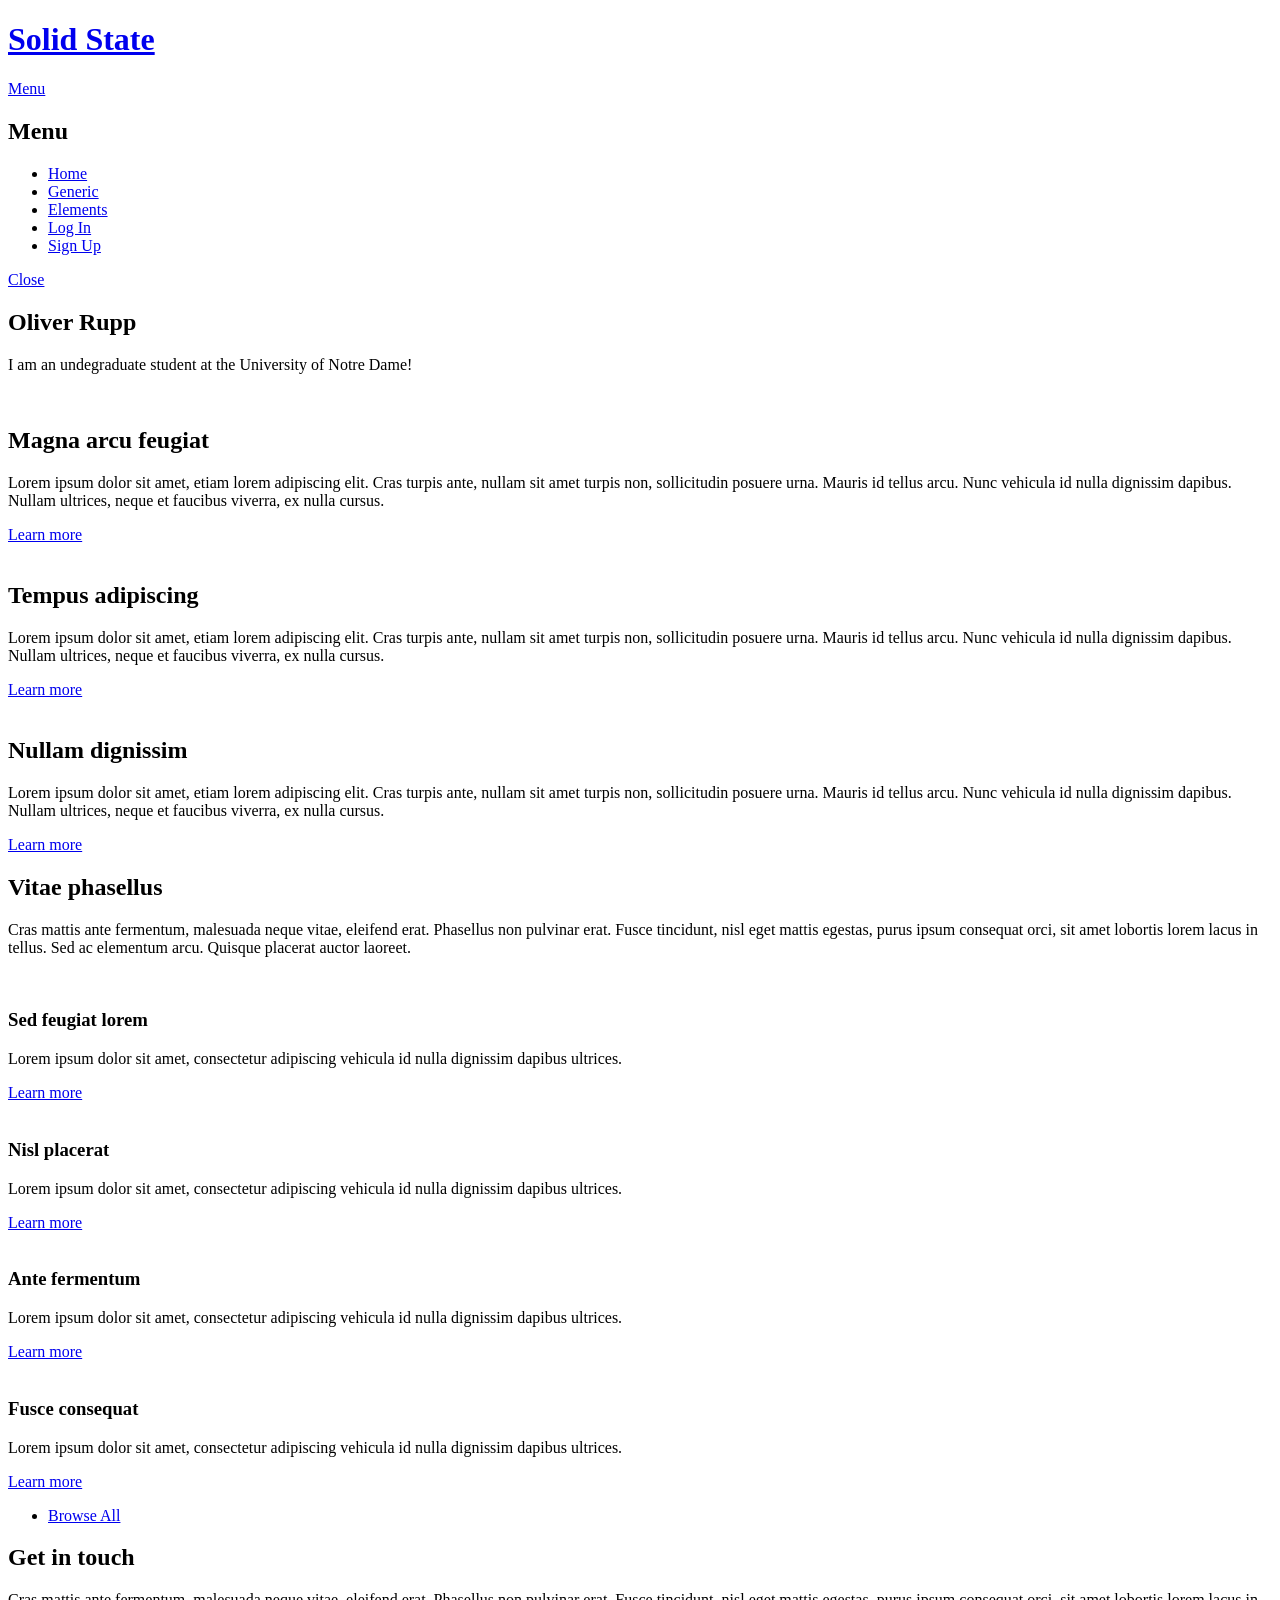
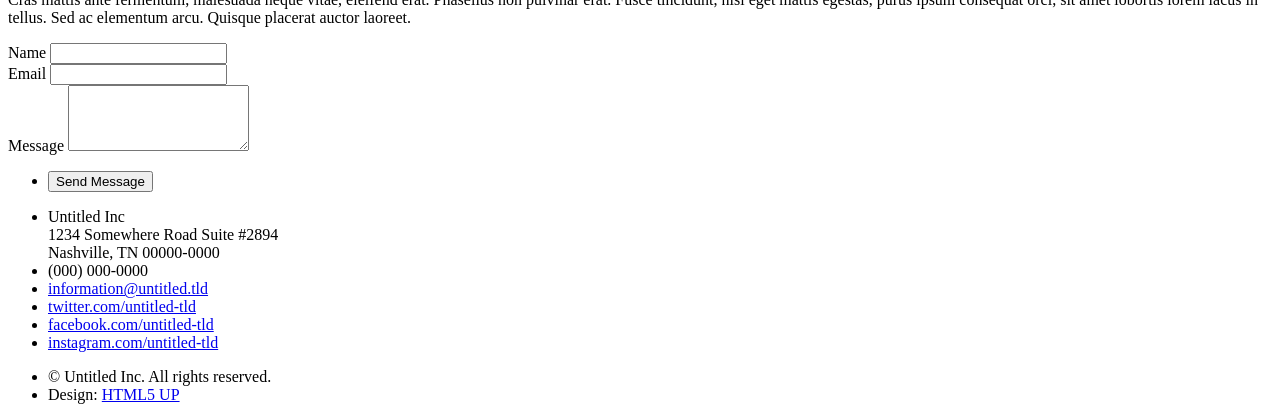
==== index.html @ ba07d4ca "Add files via upload" ====
<!DOCTYPE HTML>
<!--
	Solid State by HTML5 UP
	html5up.net | @ajlkn
	Free for personal and commercial use under the CCA 3.0 license (html5up.net/license)
-->
<html>
	<head>
		<title>Solid State by HTML5 UP</title>
		<meta charset="utf-8" />
		<meta name="viewport" content="width=device-width, initial-scale=1, user-scalable=no" />
		<link rel="stylesheet" href="assets/css/main.css" />
		<noscript><link rel="stylesheet" href="assets/css/noscript.css" /></noscript>
	</head>
	<body class="is-preload">

		<!-- Page Wrapper -->
			<div id="page-wrapper">

				<!-- Header -->
					<header id="header" class="alt">
						<h1><a href="index.html">Solid State</a></h1>
						<nav>
							<a href="#menu">Menu</a>
						</nav>
					</header>

				<!-- Menu -->
					<nav id="menu">
						<div class="inner">
							<h2>Menu</h2>
							<ul class="links">
								<li><a href="index.html">Home</a></li>
								<li><a href="generic.html">Generic</a></li>
								<li><a href="elements.html">Elements</a></li>
								<li><a href="#">Log In</a></li>
								<li><a href="#">Sign Up</a></li>
							</ul>
							<a href="#" class="close">Close</a>
						</div>
					</nav>

				<!-- Banner -->
					<section id="banner">
						<div class="inner">
							<div class="logo"><span class="icon fa-gem"></span></div>
							<h2>Oliver Rupp</h2>
							<p>I am an undegraduate student at the University of Notre Dame!</p>
						</div>
					</section>

				<!-- Wrapper -->
					<section id="wrapper">

						<!-- One -->
							<section id="one" class="wrapper spotlight style1">
								<div class="inner">
									<a href="#" class="image"><img src="images/pic01.jpg" alt="" /></a>
									<div class="content">
										<h2 class="major">Magna arcu feugiat</h2>
										<p>Lorem ipsum dolor sit amet, etiam lorem adipiscing elit. Cras turpis ante, nullam sit amet turpis non, sollicitudin posuere urna. Mauris id tellus arcu. Nunc vehicula id nulla dignissim dapibus. Nullam ultrices, neque et faucibus viverra, ex nulla cursus.</p>
										<a href="#" class="special">Learn more</a>
									</div>
								</div>
							</section>

						<!-- Two -->
							<section id="two" class="wrapper alt spotlight style2">
								<div class="inner">
									<a href="#" class="image"><img src="images/pic02.jpg" alt="" /></a>
									<div class="content">
										<h2 class="major">Tempus adipiscing</h2>
										<p>Lorem ipsum dolor sit amet, etiam lorem adipiscing elit. Cras turpis ante, nullam sit amet turpis non, sollicitudin posuere urna. Mauris id tellus arcu. Nunc vehicula id nulla dignissim dapibus. Nullam ultrices, neque et faucibus viverra, ex nulla cursus.</p>
										<a href="#" class="special">Learn more</a>
									</div>
								</div>
							</section>

						<!-- Three -->
							<section id="three" class="wrapper spotlight style3">
								<div class="inner">
									<a href="#" class="image"><img src="images/pic03.jpg" alt="" /></a>
									<div class="content">
										<h2 class="major">Nullam dignissim</h2>
										<p>Lorem ipsum dolor sit amet, etiam lorem adipiscing elit. Cras turpis ante, nullam sit amet turpis non, sollicitudin posuere urna. Mauris id tellus arcu. Nunc vehicula id nulla dignissim dapibus. Nullam ultrices, neque et faucibus viverra, ex nulla cursus.</p>
										<a href="#" class="special">Learn more</a>
									</div>
								</div>
							</section>

						<!-- Four -->
							<section id="four" class="wrapper alt style1">
								<div class="inner">
									<h2 class="major">Vitae phasellus</h2>
									<p>Cras mattis ante fermentum, malesuada neque vitae, eleifend erat. Phasellus non pulvinar erat. Fusce tincidunt, nisl eget mattis egestas, purus ipsum consequat orci, sit amet lobortis lorem lacus in tellus. Sed ac elementum arcu. Quisque placerat auctor laoreet.</p>
									<section class="features">
										<article>
											<a href="#" class="image"><img src="images/pic04.jpg" alt="" /></a>
											<h3 class="major">Sed feugiat lorem</h3>
											<p>Lorem ipsum dolor sit amet, consectetur adipiscing vehicula id nulla dignissim dapibus ultrices.</p>
											<a href="#" class="special">Learn more</a>
										</article>
										<article>
											<a href="#" class="image"><img src="images/pic05.jpg" alt="" /></a>
											<h3 class="major">Nisl placerat</h3>
											<p>Lorem ipsum dolor sit amet, consectetur adipiscing vehicula id nulla dignissim dapibus ultrices.</p>
											<a href="#" class="special">Learn more</a>
										</article>
										<article>
											<a href="#" class="image"><img src="images/pic06.jpg" alt="" /></a>
											<h3 class="major">Ante fermentum</h3>
											<p>Lorem ipsum dolor sit amet, consectetur adipiscing vehicula id nulla dignissim dapibus ultrices.</p>
											<a href="#" class="special">Learn more</a>
										</article>
										<article>
											<a href="#" class="image"><img src="images/pic07.jpg" alt="" /></a>
											<h3 class="major">Fusce consequat</h3>
											<p>Lorem ipsum dolor sit amet, consectetur adipiscing vehicula id nulla dignissim dapibus ultrices.</p>
											<a href="#" class="special">Learn more</a>
										</article>
									</section>
									<ul class="actions">
										<li><a href="#" class="button">Browse All</a></li>
									</ul>
								</div>
							</section>

					</section>

				<!-- Footer -->
					<section id="footer">
						<div class="inner">
							<h2 class="major">Get in touch</h2>
							<p>Cras mattis ante fermentum, malesuada neque vitae, eleifend erat. Phasellus non pulvinar erat. Fusce tincidunt, nisl eget mattis egestas, purus ipsum consequat orci, sit amet lobortis lorem lacus in tellus. Sed ac elementum arcu. Quisque placerat auctor laoreet.</p>
							<form method="post" action="#">
								<div class="fields">
									<div class="field">
										<label for="name">Name</label>
										<input type="text" name="name" id="name" />
									</div>
									<div class="field">
										<label for="email">Email</label>
										<input type="email" name="email" id="email" />
									</div>
									<div class="field">
										<label for="message">Message</label>
										<textarea name="message" id="message" rows="4"></textarea>
									</div>
								</div>
								<ul class="actions">
									<li><input type="submit" value="Send Message" /></li>
								</ul>
							</form>
							<ul class="contact">
								<li class="icon solid fa-home">
									Untitled Inc<br />
									1234 Somewhere Road Suite #2894<br />
									Nashville, TN 00000-0000
								</li>
								<li class="icon solid fa-phone">(000) 000-0000</li>
								<li class="icon solid fa-envelope"><a href="#">information@untitled.tld</a></li>
								<li class="icon brands fa-twitter"><a href="#">twitter.com/untitled-tld</a></li>
								<li class="icon brands fa-facebook-f"><a href="#">facebook.com/untitled-tld</a></li>
								<li class="icon brands fa-instagram"><a href="#">instagram.com/untitled-tld</a></li>
							</ul>
							<ul class="copyright">
								<li>&copy; Untitled Inc. All rights reserved.</li><li>Design: <a href="http://html5up.net">HTML5 UP</a></li>
							</ul>
						</div>
					</section>

			</div>

		<!-- Scripts -->
			<script src="assets/js/jquery.min.js"></script>
			<script src="assets/js/jquery.scrollex.min.js"></script>
			<script src="assets/js/browser.min.js"></script>
			<script src="assets/js/breakpoints.min.js"></script>
			<script src="assets/js/util.js"></script>
			<script src="assets/js/main.js"></script>

	</body>
</html>
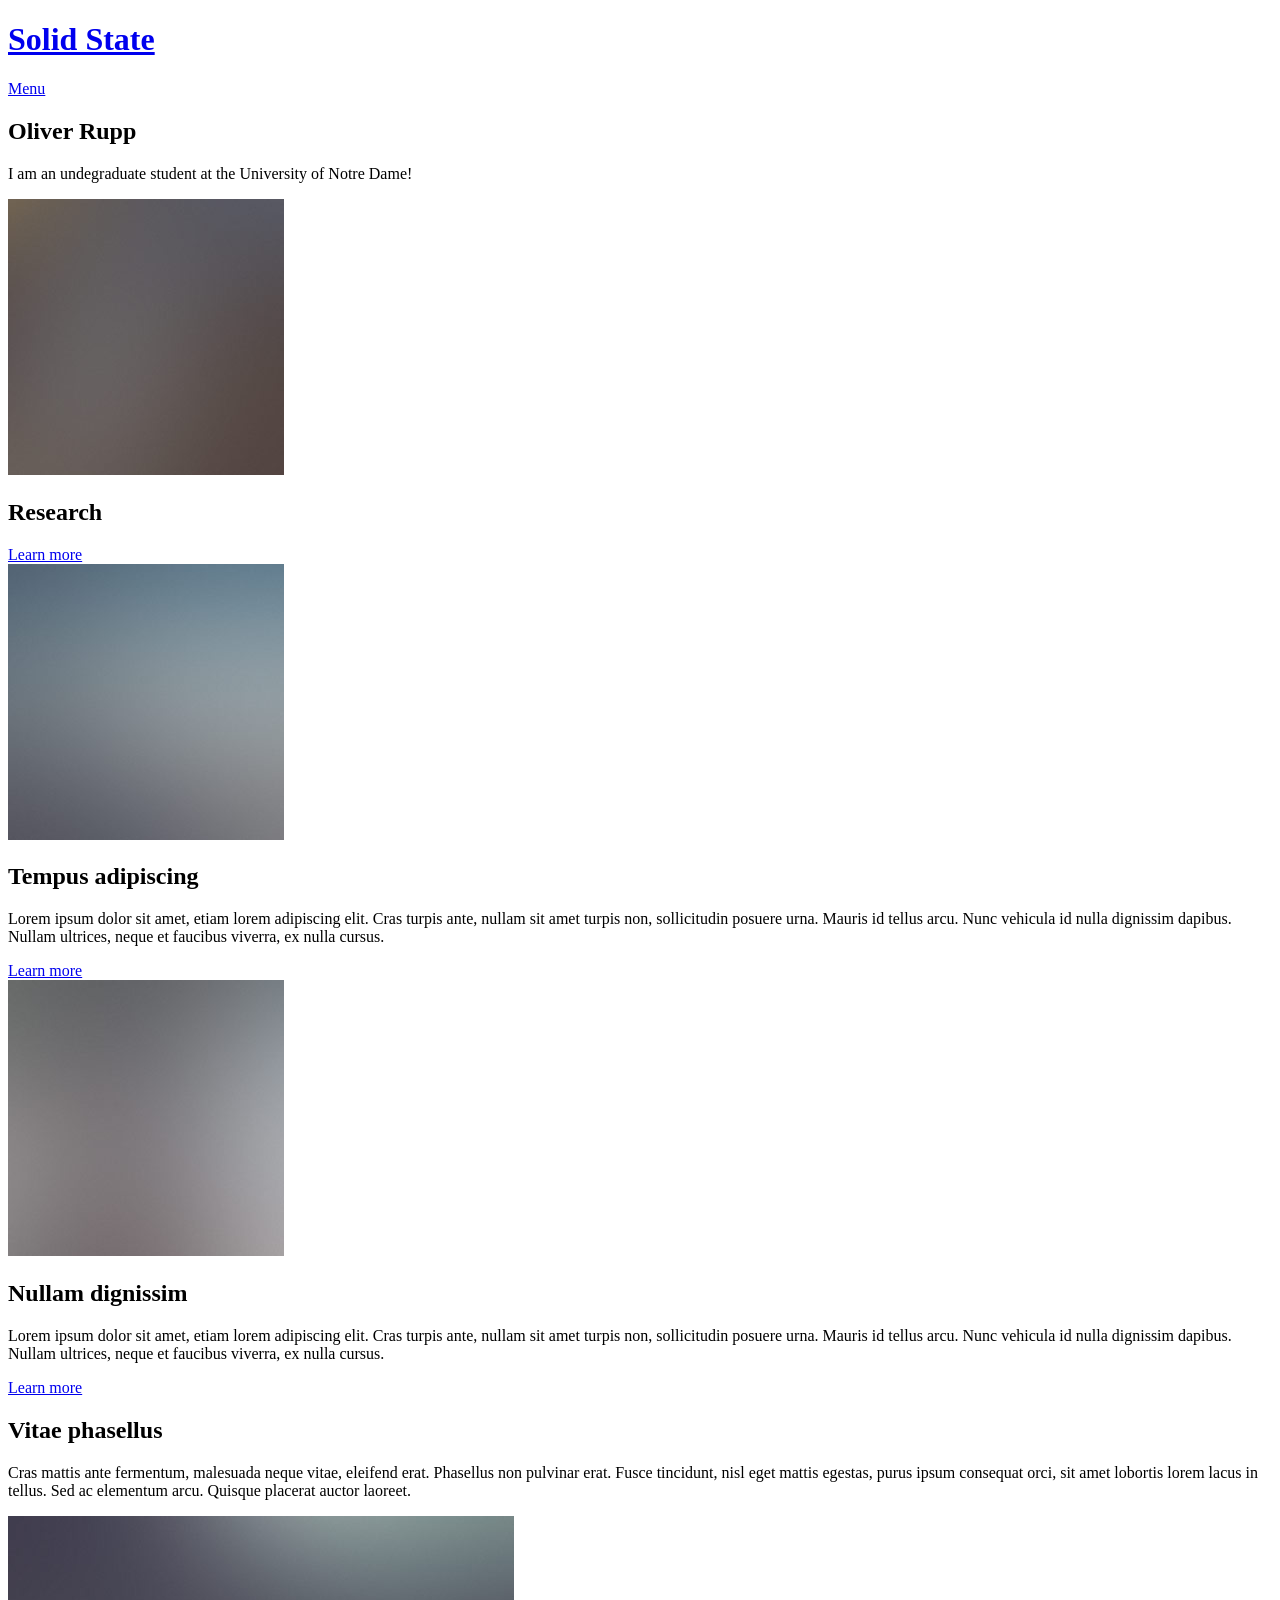
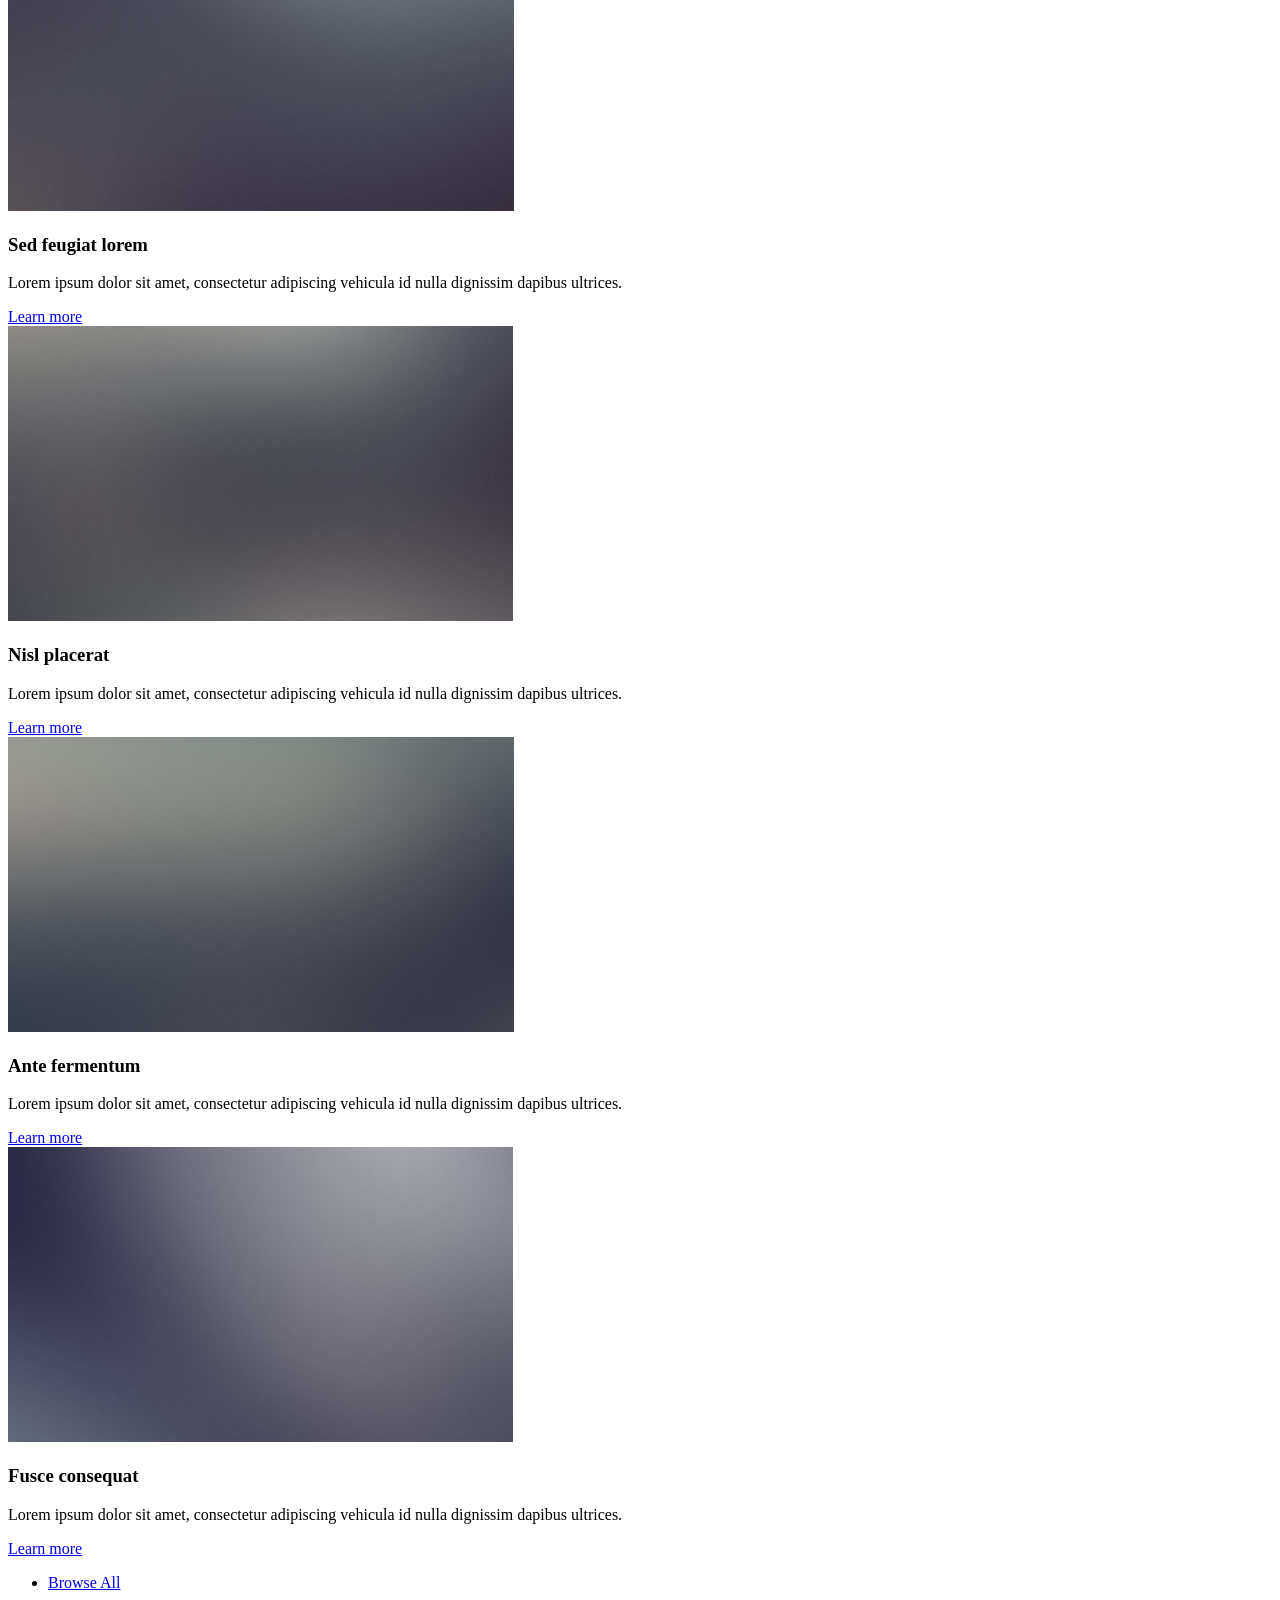
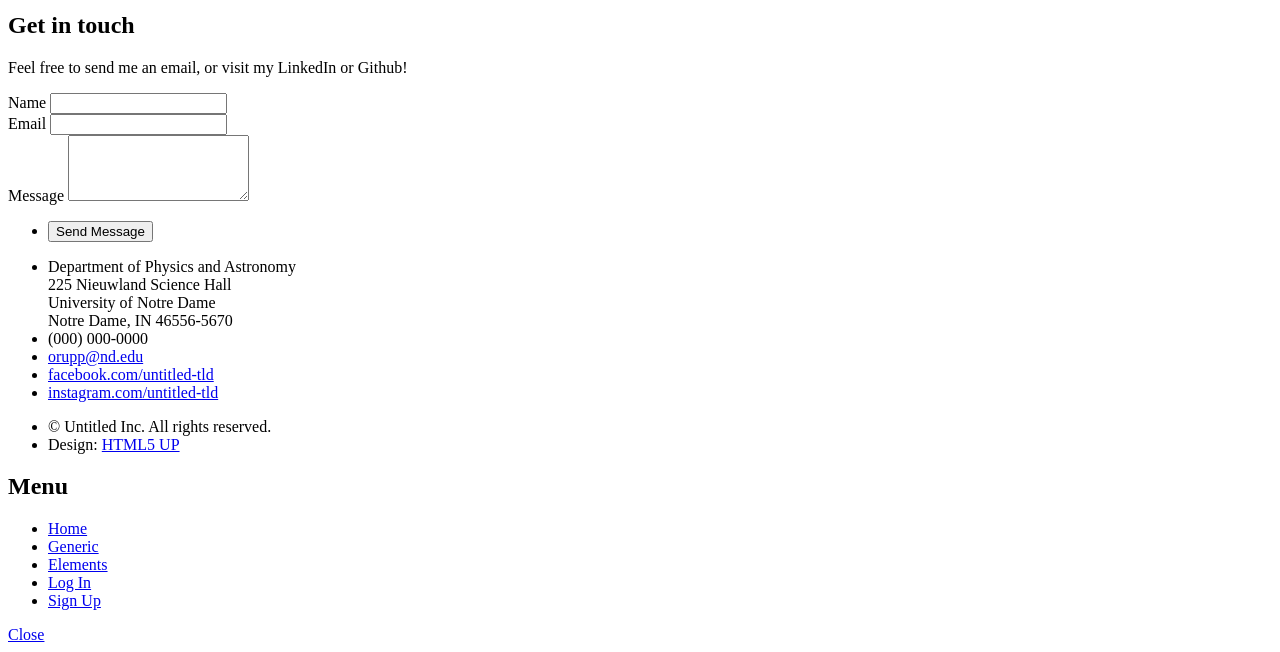
==== commit 3a3ea8e0: "Added contact information" ====
--- a/index.html
+++ b/index.html
@@ -57,8 +57,8 @@
 								<div class="inner">
 									<a href="#" class="image"><img src="images/pic01.jpg" alt="" /></a>
 									<div class="content">
-										<h2 class="major">Magna arcu feugiat</h2>
-										<p>Lorem ipsum dolor sit amet, etiam lorem adipiscing elit. Cras turpis ante, nullam sit amet turpis non, sollicitudin posuere urna. Mauris id tellus arcu. Nunc vehicula id nulla dignissim dapibus. Nullam ultrices, neque et faucibus viverra, ex nulla cursus.</p>
+										<h2 class="major">Research</h2>
+										<p></p>
 										<a href="#" class="special">Learn more</a>
 									</div>
 								</div>
@@ -131,7 +131,7 @@
 					<section id="footer">
 						<div class="inner">
 							<h2 class="major">Get in touch</h2>
-							<p>Cras mattis ante fermentum, malesuada neque vitae, eleifend erat. Phasellus non pulvinar erat. Fusce tincidunt, nisl eget mattis egestas, purus ipsum consequat orci, sit amet lobortis lorem lacus in tellus. Sed ac elementum arcu. Quisque placerat auctor laoreet.</p>
+							<p>Feel free to send me an email, or visit my LinkedIn or Github!</p>
 							<form method="post" action="#">
 								<div class="fields">
 									<div class="field">
@@ -153,13 +153,13 @@
 							</form>
 							<ul class="contact">
 								<li class="icon solid fa-home">
-									Untitled Inc<br />
-									1234 Somewhere Road Suite #2894<br />
-									Nashville, TN 00000-0000
+									Department of Physics and Astronomy<br />
+									225 Nieuwland Science Hall<br />
+									University of Notre Dame<br />
+									Notre Dame, IN 46556-5670
 								</li>
 								<li class="icon solid fa-phone">(000) 000-0000</li>
-								<li class="icon solid fa-envelope"><a href="#">information@untitled.tld</a></li>
-								<li class="icon brands fa-twitter"><a href="#">twitter.com/untitled-tld</a></li>
+								<li class="icon solid fa-envelope"><a href="#">orupp@nd.edu</a></li>
 								<li class="icon brands fa-facebook-f"><a href="#">facebook.com/untitled-tld</a></li>
 								<li class="icon brands fa-instagram"><a href="#">instagram.com/untitled-tld</a></li>
 							</ul>
--- a/assets/css/main.css
+++ b/assets/css/main.css
@@ -0,0 +1,4156 @@
+@import url(fontawesome-all.min.css);
+@import url("https://fonts.googleapis.com/css?family=Raleway:200,700|Source+Sans+Pro:300,600,300italic,600italic");
+
+/*
+	Solid State by HTML5 UP
+	html5up.net | @ajlkn
+	Free for personal and commercial use under the CCA 3.0 license (html5up.net/license)
+*/
+
+html, body, div, span, applet, object,
+iframe, h1, h2, h3, h4, h5, h6, p, blockquote,
+pre, a, abbr, acronym, address, big, cite,
+code, del, dfn, em, img, ins, kbd, q, s, samp,
+small, strike, strong, sub, sup, tt, var, b,
+u, i, center, dl, dt, dd, ol, ul, li, fieldset,
+form, label, legend, table, caption, tbody,
+tfoot, thead, tr, th, td, article, aside,
+canvas, details, embed, figure, figcaption,
+footer, header, hgroup, menu, nav, output, ruby,
+section, summary, time, mark, audio, video {
+	margin: 0;
+	padding: 0;
+	border: 0;
+	font-size: 100%;
+	font: inherit;
+	vertical-align: baseline;}
+
+article, aside, details, figcaption, figure,
+footer, header, hgroup, menu, nav, section {
+	display: block;}
+
+body {
+	line-height: 1;
+}
+
+ol, ul {
+	list-style: none;
+}
+
+blockquote, q {
+	quotes: none;
+}
+
+	blockquote:before, blockquote:after, q:before, q:after {
+		content: '';
+		content: none;
+	}
+
+table {
+	border-collapse: collapse;
+	border-spacing: 0;
+}
+
+body {
+	-webkit-text-size-adjust: none;
+}
+
+mark {
+	background-color: transparent;
+	color: inherit;
+}
+
+input::-moz-focus-inner {
+	border: 0;
+	padding: 0;
+}
+
+input, select, textarea {
+	-moz-appearance: none;
+	-webkit-appearance: none;
+	-ms-appearance: none;
+	appearance: none;
+}
+
+/* Basic */
+
+	@-ms-viewport {
+		width: device-width;
+	}
+
+	body {
+		-ms-overflow-style: scrollbar;
+	}
+
+	@media screen and (max-width: 480px) {
+
+		html, body {
+			min-width: 320px;
+		}
+
+	}
+
+	html {
+		box-sizing: border-box;
+	}
+
+	*, *:before, *:after {
+		box-sizing: inherit;
+	}
+
+	body {
+		background-color: #2e3141;
+		background-image: linear-gradient(to top, rgba(46, 49, 65, 0.8), rgba(46, 49, 65, 0.8)), url("../../images/bg.jpg");
+		background-size: auto,+ cover;
+		background-attachment: fixed,+ fixed;
+		background-position: center,+ center;
+	}
+
+		body.is-preload *, body.is-preload *:before, body.is-preload *:after {
+			-moz-animation: none !important;
+			-webkit-animation: none !important;
+			-ms-animation: none !important;
+			animation: none !important;
+			-moz-transition: none !important;
+			-webkit-transition: none !important;
+			-ms-transition: none !important;
+			transition: none !important;
+		}
+
+/* Type */
+
+	body, input, select, textarea {
+		color: #ffffff;
+		font-family: "Source Sans Pro", Helvetica, sans-serif;
+		font-size: 16.5pt;
+		font-weight: 300;
+		line-height: 1.65;
+	}
+
+		@media screen and (max-width: 1680px) {
+
+			body, input, select, textarea {
+				font-size: 13pt;
+			}
+
+		}
+
+		@media screen and (max-width: 1280px) {
+
+			body, input, select, textarea {
+				font-size: 12pt;
+			}
+
+		}
+
+		@media screen and (max-width: 980px) {
+
+			body, input, select, textarea {
+				font-size: 12pt;
+			}
+
+		}
+
+		@media screen and (max-width: 736px) {
+
+			body, input, select, textarea {
+				font-size: 12pt;
+			}
+
+		}
+
+		@media screen and (max-width: 480px) {
+
+			body, input, select, textarea {
+				font-size: 12pt;
+			}
+
+		}
+
+	a {
+		-moz-transition: color 0.2s ease-in-out, border-bottom-color 0.2s ease-in-out;
+		-webkit-transition: color 0.2s ease-in-out, border-bottom-color 0.2s ease-in-out;
+		-ms-transition: color 0.2s ease-in-out, border-bottom-color 0.2s ease-in-out;
+		transition: color 0.2s ease-in-out, border-bottom-color 0.2s ease-in-out;
+		border-bottom: dotted 1px rgba(255, 255, 255, 0.35);
+		color: #ffffff;
+		text-decoration: none;
+	}
+
+		a:hover {
+			border-bottom-color: transparent;
+			color: #ffffff !important;
+		}
+
+		a.special:not(.button) {
+			text-decoration: none;
+			border-bottom: 0;
+			display: block;
+			font-family: Raleway, Helvetica, sans-serif;
+			font-size: 0.8em;
+			font-weight: 700;
+			letter-spacing: 0.1em;
+			margin: 0 0 2em 0;
+			text-transform: uppercase;
+		}
+
+			a.special:not(.button):before {
+				-moz-osx-font-smoothing: grayscale;
+				-webkit-font-smoothing: antialiased;
+				display: inline-block;
+				font-style: normal;
+				font-variant: normal;
+				text-rendering: auto;
+				line-height: 1;
+				text-transform: none !important;
+				font-family: 'Font Awesome 5 Free';
+				font-weight: 900;
+			}
+
+			a.special:not(.button):before {
+				-moz-transition: background-color 0.2s ease-in-out;
+				-webkit-transition: background-color 0.2s ease-in-out;
+				-ms-transition: background-color 0.2s ease-in-out;
+				transition: background-color 0.2s ease-in-out;
+				border-radius: 100%;
+				border: solid 2px rgba(255, 255, 255, 0.125);
+				content: '\f105';
+				display: inline-block;
+				font-size: 1.25em;
+				height: 2em;
+				line-height: 1.75em;
+				margin-right: 0.85em;
+				text-align: center;
+				text-indent: 0.15em;
+				vertical-align: middle;
+				width: 2em;
+			}
+
+			a.special:not(.button):hover:before {
+				background-color: rgba(255, 255, 255, 0.025);
+			}
+
+			a.special:not(.button):active:before {
+				background-color: rgba(255, 255, 255, 0.075);
+			}
+
+	strong, b {
+		color: #ffffff;
+		font-weight: 600;
+	}
+
+	em, i {
+		font-style: italic;
+	}
+
+	p {
+		margin: 0 0 2em 0;
+	}
+
+	h1, h2, h3, h4, h5, h6 {
+		color: #ffffff;
+		font-family: Raleway, Helvetica, sans-serif;
+		font-weight: 700;
+		letter-spacing: 0.1em;
+		margin: 0 0 1em 0;
+		text-transform: uppercase;
+	}
+
+		h1 a, h2 a, h3 a, h4 a, h5 a, h6 a {
+			color: inherit;
+			text-decoration: none;
+			border-bottom: 0;
+		}
+
+		h1 span, h2 span, h3 span, h4 span, h5 span, h6 span {
+			font-weight: 200;
+		}
+
+		h1.major, h2.major, h3.major, h4.major, h5.major, h6.major {
+			padding-bottom: 1em;
+			border-bottom: solid 2px rgba(255, 255, 255, 0.125);
+		}
+
+	h2 {
+		font-size: 1.2em;
+	}
+
+	h3 {
+		font-size: 0.9em;
+	}
+
+	h4 {
+		font-size: 0.7em;
+	}
+
+	h5 {
+		font-size: 0.7em;
+	}
+
+	h6 {
+		font-size: 0.7em;
+	}
+
+	@media screen and (max-width: 736px) {
+
+		h2 {
+			font-size: 1em;
+		}
+
+		h3 {
+			font-size: 0.8em;
+		}
+
+	}
+
+	sub {
+		font-size: 0.8em;
+		position: relative;
+		top: 0.5em;
+	}
+
+	sup {
+		font-size: 0.8em;
+		position: relative;
+		top: -0.5em;
+	}
+
+	blockquote {
+		border-left: solid 4px rgba(255, 255, 255, 0.125);
+		font-style: italic;
+		margin: 0 0 2em 0;
+		padding: 0.5em 0 0.5em 2em;
+	}
+
+	code {
+		background: rgba(255, 255, 255, 0.025);
+		border-radius: 5px;
+		border: solid 2px rgba(255, 255, 255, 0.125);
+		font-family: "Courier New", monospace;
+		font-size: 0.9em;
+		margin: 0 0.25em;
+		padding: 0.25em 0.65em;
+	}
+
+	pre {
+		-webkit-overflow-scrolling: touch;
+		font-family: "Courier New", monospace;
+		font-size: 0.9em;
+		margin: 0 0 2em 0;
+	}
+
+		pre code {
+			display: block;
+			line-height: 1.75em;
+			padding: 1em 1.5em;
+			overflow-x: auto;
+		}
+
+	hr {
+		border: 0;
+		border-bottom: solid 2px rgba(255, 255, 255, 0.125);
+		margin: 2.5em 0;
+	}
+
+		hr.major {
+			margin: 4em 0;
+		}
+
+	.align-left {
+		text-align: left;
+	}
+
+	.align-center {
+		text-align: center;
+	}
+
+	.align-right {
+		text-align: right;
+	}
+
+/* Row */
+
+	.row {
+		display: flex;
+		flex-wrap: wrap;
+		box-sizing: border-box;
+		align-items: stretch;
+	}
+
+		.row > * {
+			box-sizing: border-box;
+		}
+
+		.row.gtr-uniform > * > :last-child {
+			margin-bottom: 0;
+		}
+
+		.row.aln-left {
+			justify-content: flex-start;
+		}
+
+		.row.aln-center {
+			justify-content: center;
+		}
+
+		.row.aln-right {
+			justify-content: flex-end;
+		}
+
+		.row.aln-top {
+			align-items: flex-start;
+		}
+
+		.row.aln-middle {
+			align-items: center;
+		}
+
+		.row.aln-bottom {
+			align-items: flex-end;
+		}
+
+		.row > .imp {
+			order: -1;
+		}
+
+		.row > .col-1 {
+			width: 8.33333%;
+		}
+
+		.row > .off-1 {
+			margin-left: 8.33333%;
+		}
+
+		.row > .col-2 {
+			width: 16.66667%;
+		}
+
+		.row > .off-2 {
+			margin-left: 16.66667%;
+		}
+
+		.row > .col-3 {
+			width: 25%;
+		}
+
+		.row > .off-3 {
+			margin-left: 25%;
+		}
+
+		.row > .col-4 {
+			width: 33.33333%;
+		}
+
+		.row > .off-4 {
+			margin-left: 33.33333%;
+		}
+
+		.row > .col-5 {
+			width: 41.66667%;
+		}
+
+		.row > .off-5 {
+			margin-left: 41.66667%;
+		}
+
+		.row > .col-6 {
+			width: 50%;
+		}
+
+		.row > .off-6 {
+			margin-left: 50%;
+		}
+
+		.row > .col-7 {
+			width: 58.33333%;
+		}
+
+		.row > .off-7 {
+			margin-left: 58.33333%;
+		}
+
+		.row > .col-8 {
+			width: 66.66667%;
+		}
+
+		.row > .off-8 {
+			margin-left: 66.66667%;
+		}
+
+		.row > .col-9 {
+			width: 75%;
+		}
+
+		.row > .off-9 {
+			margin-left: 75%;
+		}
+
+		.row > .col-10 {
+			width: 83.33333%;
+		}
+
+		.row > .off-10 {
+			margin-left: 83.33333%;
+		}
+
+		.row > .col-11 {
+			width: 91.66667%;
+		}
+
+		.row > .off-11 {
+			margin-left: 91.66667%;
+		}
+
+		.row > .col-12 {
+			width: 100%;
+		}
+
+		.row > .off-12 {
+			margin-left: 100%;
+		}
+
+		.row.gtr-0 {
+			margin-top: 0;
+			margin-left: 0em;
+		}
+
+			.row.gtr-0 > * {
+				padding: 0 0 0 0em;
+			}
+
+			.row.gtr-0.gtr-uniform {
+				margin-top: 0em;
+			}
+
+				.row.gtr-0.gtr-uniform > * {
+					padding-top: 0em;
+				}
+
+		.row.gtr-25 {
+			margin-top: 0;
+			margin-left: -0.4375em;
+		}
+
+			.row.gtr-25 > * {
+				padding: 0 0 0 0.4375em;
+			}
+
+			.row.gtr-25.gtr-uniform {
+				margin-top: -0.4375em;
+			}
+
+				.row.gtr-25.gtr-uniform > * {
+					padding-top: 0.4375em;
+				}
+
+		.row.gtr-50 {
+			margin-top: 0;
+			margin-left: -0.875em;
+		}
+
+			.row.gtr-50 > * {
+				padding: 0 0 0 0.875em;
+			}
+
+			.row.gtr-50.gtr-uniform {
+				margin-top: -0.875em;
+			}
+
+				.row.gtr-50.gtr-uniform > * {
+					padding-top: 0.875em;
+				}
+
+		.row {
+			margin-top: 0;
+			margin-left: -1.75em;
+		}
+
+			.row > * {
+				padding: 0 0 0 1.75em;
+			}
+
+			.row.gtr-uniform {
+				margin-top: -1.75em;
+			}
+
+				.row.gtr-uniform > * {
+					padding-top: 1.75em;
+				}
+
+		.row.gtr-150 {
+			margin-top: 0;
+			margin-left: -2.625em;
+		}
+
+			.row.gtr-150 > * {
+				padding: 0 0 0 2.625em;
+			}
+
+			.row.gtr-150.gtr-uniform {
+				margin-top: -2.625em;
+			}
+
+				.row.gtr-150.gtr-uniform > * {
+					padding-top: 2.625em;
+				}
+
+		.row.gtr-200 {
+			margin-top: 0;
+			margin-left: -3.5em;
+		}
+
+			.row.gtr-200 > * {
+				padding: 0 0 0 3.5em;
+			}
+
+			.row.gtr-200.gtr-uniform {
+				margin-top: -3.5em;
+			}
+
+				.row.gtr-200.gtr-uniform > * {
+					padding-top: 3.5em;
+				}
+
+		@media screen and (max-width: 1680px) {
+
+			.row {
+				display: flex;
+				flex-wrap: wrap;
+				box-sizing: border-box;
+				align-items: stretch;
+			}
+
+				.row > * {
+					box-sizing: border-box;
+				}
+
+				.row.gtr-uniform > * > :last-child {
+					margin-bottom: 0;
+				}
+
+				.row.aln-left {
+					justify-content: flex-start;
+				}
+
+				.row.aln-center {
+					justify-content: center;
+				}
+
+				.row.aln-right {
+					justify-content: flex-end;
+				}
+
+				.row.aln-top {
+					align-items: flex-start;
+				}
+
+				.row.aln-middle {
+					align-items: center;
+				}
+
+				.row.aln-bottom {
+					align-items: flex-end;
+				}
+
+				.row > .imp-xlarge {
+					order: -1;
+				}
+
+				.row > .col-1-xlarge {
+					width: 8.33333%;
+				}
+
+				.row > .off-1-xlarge {
+					margin-left: 8.33333%;
+				}
+
+				.row > .col-2-xlarge {
+					width: 16.66667%;
+				}
+
+				.row > .off-2-xlarge {
+					margin-left: 16.66667%;
+				}
+
+				.row > .col-3-xlarge {
+					width: 25%;
+				}
+
+				.row > .off-3-xlarge {
+					margin-left: 25%;
+				}
+
+				.row > .col-4-xlarge {
+					width: 33.33333%;
+				}
+
+				.row > .off-4-xlarge {
+					margin-left: 33.33333%;
+				}
+
+				.row > .col-5-xlarge {
+					width: 41.66667%;
+				}
+
+				.row > .off-5-xlarge {
+					margin-left: 41.66667%;
+				}
+
+				.row > .col-6-xlarge {
+					width: 50%;
+				}
+
+				.row > .off-6-xlarge {
+					margin-left: 50%;
+				}
+
+				.row > .col-7-xlarge {
+					width: 58.33333%;
+				}
+
+				.row > .off-7-xlarge {
+					margin-left: 58.33333%;
+				}
+
+				.row > .col-8-xlarge {
+					width: 66.66667%;
+				}
+
+				.row > .off-8-xlarge {
+					margin-left: 66.66667%;
+				}
+
+				.row > .col-9-xlarge {
+					width: 75%;
+				}
+
+				.row > .off-9-xlarge {
+					margin-left: 75%;
+				}
+
+				.row > .col-10-xlarge {
+					width: 83.33333%;
+				}
+
+				.row > .off-10-xlarge {
+					margin-left: 83.33333%;
+				}
+
+				.row > .col-11-xlarge {
+					width: 91.66667%;
+				}
+
+				.row > .off-11-xlarge {
+					margin-left: 91.66667%;
+				}
+
+				.row > .col-12-xlarge {
+					width: 100%;
+				}
+
+				.row > .off-12-xlarge {
+					margin-left: 100%;
+				}
+
+				.row.gtr-0 {
+					margin-top: 0;
+					margin-left: 0em;
+				}
+
+					.row.gtr-0 > * {
+						padding: 0 0 0 0em;
+					}
+
+					.row.gtr-0.gtr-uniform {
+						margin-top: 0em;
+					}
+
+						.row.gtr-0.gtr-uniform > * {
+							padding-top: 0em;
+						}
+
+				.row.gtr-25 {
+					margin-top: 0;
+					margin-left: -0.4375em;
+				}
+
+					.row.gtr-25 > * {
+						padding: 0 0 0 0.4375em;
+					}
+
+					.row.gtr-25.gtr-uniform {
+						margin-top: -0.4375em;
+					}
+
+						.row.gtr-25.gtr-uniform > * {
+							padding-top: 0.4375em;
+						}
+
+				.row.gtr-50 {
+					margin-top: 0;
+					margin-left: -0.875em;
+				}
+
+					.row.gtr-50 > * {
+						padding: 0 0 0 0.875em;
+					}
+
+					.row.gtr-50.gtr-uniform {
+						margin-top: -0.875em;
+					}
+
+						.row.gtr-50.gtr-uniform > * {
+							padding-top: 0.875em;
+						}
+
+				.row {
+					margin-top: 0;
+					margin-left: -1.75em;
+				}
+
+					.row > * {
+						padding: 0 0 0 1.75em;
+					}
+
+					.row.gtr-uniform {
+						margin-top: -1.75em;
+					}
+
+						.row.gtr-uniform > * {
+							padding-top: 1.75em;
+						}
+
+				.row.gtr-150 {
+					margin-top: 0;
+					margin-left: -2.625em;
+				}
+
+					.row.gtr-150 > * {
+						padding: 0 0 0 2.625em;
+					}
+
+					.row.gtr-150.gtr-uniform {
+						margin-top: -2.625em;
+					}
+
+						.row.gtr-150.gtr-uniform > * {
+							padding-top: 2.625em;
+						}
+
+				.row.gtr-200 {
+					margin-top: 0;
+					margin-left: -3.5em;
+				}
+
+					.row.gtr-200 > * {
+						padding: 0 0 0 3.5em;
+					}
+
+					.row.gtr-200.gtr-uniform {
+						margin-top: -3.5em;
+					}
+
+						.row.gtr-200.gtr-uniform > * {
+							padding-top: 3.5em;
+						}
+
+		}
+
+		@media screen and (max-width: 1280px) {
+
+			.row {
+				display: flex;
+				flex-wrap: wrap;
+				box-sizing: border-box;
+				align-items: stretch;
+			}
+
+				.row > * {
+					box-sizing: border-box;
+				}
+
+				.row.gtr-uniform > * > :last-child {
+					margin-bottom: 0;
+				}
+
+				.row.aln-left {
+					justify-content: flex-start;
+				}
+
+				.row.aln-center {
+					justify-content: center;
+				}
+
+				.row.aln-right {
+					justify-content: flex-end;
+				}
+
+				.row.aln-top {
+					align-items: flex-start;
+				}
+
+				.row.aln-middle {
+					align-items: center;
+				}
+
+				.row.aln-bottom {
+					align-items: flex-end;
+				}
+
+				.row > .imp-large {
+					order: -1;
+				}
+
+				.row > .col-1-large {
+					width: 8.33333%;
+				}
+
+				.row > .off-1-large {
+					margin-left: 8.33333%;
+				}
+
+				.row > .col-2-large {
+					width: 16.66667%;
+				}
+
+				.row > .off-2-large {
+					margin-left: 16.66667%;
+				}
+
+				.row > .col-3-large {
+					width: 25%;
+				}
+
+				.row > .off-3-large {
+					margin-left: 25%;
+				}
+
+				.row > .col-4-large {
+					width: 33.33333%;
+				}
+
+				.row > .off-4-large {
+					margin-left: 33.33333%;
+				}
+
+				.row > .col-5-large {
+					width: 41.66667%;
+				}
+
+				.row > .off-5-large {
+					margin-left: 41.66667%;
+				}
+
+				.row > .col-6-large {
+					width: 50%;
+				}
+
+				.row > .off-6-large {
+					margin-left: 50%;
+				}
+
+				.row > .col-7-large {
+					width: 58.33333%;
+				}
+
+				.row > .off-7-large {
+					margin-left: 58.33333%;
+				}
+
+				.row > .col-8-large {
+					width: 66.66667%;
+				}
+
+				.row > .off-8-large {
+					margin-left: 66.66667%;
+				}
+
+				.row > .col-9-large {
+					width: 75%;
+				}
+
+				.row > .off-9-large {
+					margin-left: 75%;
+				}
+
+				.row > .col-10-large {
+					width: 83.33333%;
+				}
+
+				.row > .off-10-large {
+					margin-left: 83.33333%;
+				}
+
+				.row > .col-11-large {
+					width: 91.66667%;
+				}
+
+				.row > .off-11-large {
+					margin-left: 91.66667%;
+				}
+
+				.row > .col-12-large {
+					width: 100%;
+				}
+
+				.row > .off-12-large {
+					margin-left: 100%;
+				}
+
+				.row.gtr-0 {
+					margin-top: 0;
+					margin-left: 0em;
+				}
+
+					.row.gtr-0 > * {
+						padding: 0 0 0 0em;
+					}
+
+					.row.gtr-0.gtr-uniform {
+						margin-top: 0em;
+					}
+
+						.row.gtr-0.gtr-uniform > * {
+							padding-top: 0em;
+						}
+
+				.row.gtr-25 {
+					margin-top: 0;
+					margin-left: -0.4375em;
+				}
+
+					.row.gtr-25 > * {
+						padding: 0 0 0 0.4375em;
+					}
+
+					.row.gtr-25.gtr-uniform {
+						margin-top: -0.4375em;
+					}
+
+						.row.gtr-25.gtr-uniform > * {
+							padding-top: 0.4375em;
+						}
+
+				.row.gtr-50 {
+					margin-top: 0;
+					margin-left: -0.875em;
+				}
+
+					.row.gtr-50 > * {
+						padding: 0 0 0 0.875em;
+					}
+
+					.row.gtr-50.gtr-uniform {
+						margin-top: -0.875em;
+					}
+
+						.row.gtr-50.gtr-uniform > * {
+							padding-top: 0.875em;
+						}
+
+				.row {
+					margin-top: 0;
+					margin-left: -1.75em;
+				}
+
+					.row > * {
+						padding: 0 0 0 1.75em;
+					}
+
+					.row.gtr-uniform {
+						margin-top: -1.75em;
+					}
+
+						.row.gtr-uniform > * {
+							padding-top: 1.75em;
+						}
+
+				.row.gtr-150 {
+					margin-top: 0;
+					margin-left: -2.625em;
+				}
+
+					.row.gtr-150 > * {
+						padding: 0 0 0 2.625em;
+					}
+
+					.row.gtr-150.gtr-uniform {
+						margin-top: -2.625em;
+					}
+
+						.row.gtr-150.gtr-uniform > * {
+							padding-top: 2.625em;
+						}
+
+				.row.gtr-200 {
+					margin-top: 0;
+					margin-left: -3.5em;
+				}
+
+					.row.gtr-200 > * {
+						padding: 0 0 0 3.5em;
+					}
+
+					.row.gtr-200.gtr-uniform {
+						margin-top: -3.5em;
+					}
+
+						.row.gtr-200.gtr-uniform > * {
+							padding-top: 3.5em;
+						}
+
+		}
+
+		@media screen and (max-width: 980px) {
+
+			.row {
+				display: flex;
+				flex-wrap: wrap;
+				box-sizing: border-box;
+				align-items: stretch;
+			}
+
+				.row > * {
+					box-sizing: border-box;
+				}
+
+				.row.gtr-uniform > * > :last-child {
+					margin-bottom: 0;
+				}
+
+				.row.aln-left {
+					justify-content: flex-start;
+				}
+
+				.row.aln-center {
+					justify-content: center;
+				}
+
+				.row.aln-right {
+					justify-content: flex-end;
+				}
+
+				.row.aln-top {
+					align-items: flex-start;
+				}
+
+				.row.aln-middle {
+					align-items: center;
+				}
+
+				.row.aln-bottom {
+					align-items: flex-end;
+				}
+
+				.row > .imp-medium {
+					order: -1;
+				}
+
+				.row > .col-1-medium {
+					width: 8.33333%;
+				}
+
+				.row > .off-1-medium {
+					margin-left: 8.33333%;
+				}
+
+				.row > .col-2-medium {
+					width: 16.66667%;
+				}
+
+				.row > .off-2-medium {
+					margin-left: 16.66667%;
+				}
+
+				.row > .col-3-medium {
+					width: 25%;
+				}
+
+				.row > .off-3-medium {
+					margin-left: 25%;
+				}
+
+				.row > .col-4-medium {
+					width: 33.33333%;
+				}
+
+				.row > .off-4-medium {
+					margin-left: 33.33333%;
+				}
+
+				.row > .col-5-medium {
+					width: 41.66667%;
+				}
+
+				.row > .off-5-medium {
+					margin-left: 41.66667%;
+				}
+
+				.row > .col-6-medium {
+					width: 50%;
+				}
+
+				.row > .off-6-medium {
+					margin-left: 50%;
+				}
+
+				.row > .col-7-medium {
+					width: 58.33333%;
+				}
+
+				.row > .off-7-medium {
+					margin-left: 58.33333%;
+				}
+
+				.row > .col-8-medium {
+					width: 66.66667%;
+				}
+
+				.row > .off-8-medium {
+					margin-left: 66.66667%;
+				}
+
+				.row > .col-9-medium {
+					width: 75%;
+				}
+
+				.row > .off-9-medium {
+					margin-left: 75%;
+				}
+
+				.row > .col-10-medium {
+					width: 83.33333%;
+				}
+
+				.row > .off-10-medium {
+					margin-left: 83.33333%;
+				}
+
+				.row > .col-11-medium {
+					width: 91.66667%;
+				}
+
+				.row > .off-11-medium {
+					margin-left: 91.66667%;
+				}
+
+				.row > .col-12-medium {
+					width: 100%;
+				}
+
+				.row > .off-12-medium {
+					margin-left: 100%;
+				}
+
+				.row.gtr-0 {
+					margin-top: 0;
+					margin-left: 0em;
+				}
+
+					.row.gtr-0 > * {
+						padding: 0 0 0 0em;
+					}
+
+					.row.gtr-0.gtr-uniform {
+						margin-top: 0em;
+					}
+
+						.row.gtr-0.gtr-uniform > * {
+							padding-top: 0em;
+						}
+
+				.row.gtr-25 {
+					margin-top: 0;
+					margin-left: -0.4375em;
+				}
+
+					.row.gtr-25 > * {
+						padding: 0 0 0 0.4375em;
+					}
+
+					.row.gtr-25.gtr-uniform {
+						margin-top: -0.4375em;
+					}
+
+						.row.gtr-25.gtr-uniform > * {
+							padding-top: 0.4375em;
+						}
+
+				.row.gtr-50 {
+					margin-top: 0;
+					margin-left: -0.875em;
+				}
+
+					.row.gtr-50 > * {
+						padding: 0 0 0 0.875em;
+					}
+
+					.row.gtr-50.gtr-uniform {
+						margin-top: -0.875em;
+					}
+
+						.row.gtr-50.gtr-uniform > * {
+							padding-top: 0.875em;
+						}
+
+				.row {
+					margin-top: 0;
+					margin-left: -1.75em;
+				}
+
+					.row > * {
+						padding: 0 0 0 1.75em;
+					}
+
+					.row.gtr-uniform {
+						margin-top: -1.75em;
+					}
+
+						.row.gtr-uniform > * {
+							padding-top: 1.75em;
+						}
+
+				.row.gtr-150 {
+					margin-top: 0;
+					margin-left: -2.625em;
+				}
+
+					.row.gtr-150 > * {
+						padding: 0 0 0 2.625em;
+					}
+
+					.row.gtr-150.gtr-uniform {
+						margin-top: -2.625em;
+					}
+
+						.row.gtr-150.gtr-uniform > * {
+							padding-top: 2.625em;
+						}
+
+				.row.gtr-200 {
+					margin-top: 0;
+					margin-left: -3.5em;
+				}
+
+					.row.gtr-200 > * {
+						padding: 0 0 0 3.5em;
+					}
+
+					.row.gtr-200.gtr-uniform {
+						margin-top: -3.5em;
+					}
+
+						.row.gtr-200.gtr-uniform > * {
+							padding-top: 3.5em;
+						}
+
+		}
+
+		@media screen and (max-width: 736px) {
+
+			.row {
+				display: flex;
+				flex-wrap: wrap;
+				box-sizing: border-box;
+				align-items: stretch;
+			}
+
+				.row > * {
+					box-sizing: border-box;
+				}
+
+				.row.gtr-uniform > * > :last-child {
+					margin-bottom: 0;
+				}
+
+				.row.aln-left {
+					justify-content: flex-start;
+				}
+
+				.row.aln-center {
+					justify-content: center;
+				}
+
+				.row.aln-right {
+					justify-content: flex-end;
+				}
+
+				.row.aln-top {
+					align-items: flex-start;
+				}
+
+				.row.aln-middle {
+					align-items: center;
+				}
+
+				.row.aln-bottom {
+					align-items: flex-end;
+				}
+
+				.row > .imp-small {
+					order: -1;
+				}
+
+				.row > .col-1-small {
+					width: 8.33333%;
+				}
+
+				.row > .off-1-small {
+					margin-left: 8.33333%;
+				}
+
+				.row > .col-2-small {
+					width: 16.66667%;
+				}
+
+				.row > .off-2-small {
+					margin-left: 16.66667%;
+				}
+
+				.row > .col-3-small {
+					width: 25%;
+				}
+
+				.row > .off-3-small {
+					margin-left: 25%;
+				}
+
+				.row > .col-4-small {
+					width: 33.33333%;
+				}
+
+				.row > .off-4-small {
+					margin-left: 33.33333%;
+				}
+
+				.row > .col-5-small {
+					width: 41.66667%;
+				}
+
+				.row > .off-5-small {
+					margin-left: 41.66667%;
+				}
+
+				.row > .col-6-small {
+					width: 50%;
+				}
+
+				.row > .off-6-small {
+					margin-left: 50%;
+				}
+
+				.row > .col-7-small {
+					width: 58.33333%;
+				}
+
+				.row > .off-7-small {
+					margin-left: 58.33333%;
+				}
+
+				.row > .col-8-small {
+					width: 66.66667%;
+				}
+
+				.row > .off-8-small {
+					margin-left: 66.66667%;
+				}
+
+				.row > .col-9-small {
+					width: 75%;
+				}
+
+				.row > .off-9-small {
+					margin-left: 75%;
+				}
+
+				.row > .col-10-small {
+					width: 83.33333%;
+				}
+
+				.row > .off-10-small {
+					margin-left: 83.33333%;
+				}
+
+				.row > .col-11-small {
+					width: 91.66667%;
+				}
+
+				.row > .off-11-small {
+					margin-left: 91.66667%;
+				}
+
+				.row > .col-12-small {
+					width: 100%;
+				}
+
+				.row > .off-12-small {
+					margin-left: 100%;
+				}
+
+				.row.gtr-0 {
+					margin-top: 0;
+					margin-left: 0em;
+				}
+
+					.row.gtr-0 > * {
+						padding: 0 0 0 0em;
+					}
+
+					.row.gtr-0.gtr-uniform {
+						margin-top: 0em;
+					}
+
+						.row.gtr-0.gtr-uniform > * {
+							padding-top: 0em;
+						}
+
+				.row.gtr-25 {
+					margin-top: 0;
+					margin-left: -0.3125em;
+				}
+
+					.row.gtr-25 > * {
+						padding: 0 0 0 0.3125em;
+					}
+
+					.row.gtr-25.gtr-uniform {
+						margin-top: -0.3125em;
+					}
+
+						.row.gtr-25.gtr-uniform > * {
+							padding-top: 0.3125em;
+						}
+
+				.row.gtr-50 {
+					margin-top: 0;
+					margin-left: -0.625em;
+				}
+
+					.row.gtr-50 > * {
+						padding: 0 0 0 0.625em;
+					}
+
+					.row.gtr-50.gtr-uniform {
+						margin-top: -0.625em;
+					}
+
+						.row.gtr-50.gtr-uniform > * {
+							padding-top: 0.625em;
+						}
+
+				.row {
+					margin-top: 0;
+					margin-left: -1.25em;
+				}
+
+					.row > * {
+						padding: 0 0 0 1.25em;
+					}
+
+					.row.gtr-uniform {
+						margin-top: -1.25em;
+					}
+
+						.row.gtr-uniform > * {
+							padding-top: 1.25em;
+						}
+
+				.row.gtr-150 {
+					margin-top: 0;
+					margin-left: -1.875em;
+				}
+
+					.row.gtr-150 > * {
+						padding: 0 0 0 1.875em;
+					}
+
+					.row.gtr-150.gtr-uniform {
+						margin-top: -1.875em;
+					}
+
+						.row.gtr-150.gtr-uniform > * {
+							padding-top: 1.875em;
+						}
+
+				.row.gtr-200 {
+					margin-top: 0;
+					margin-left: -2.5em;
+				}
+
+					.row.gtr-200 > * {
+						padding: 0 0 0 2.5em;
+					}
+
+					.row.gtr-200.gtr-uniform {
+						margin-top: -2.5em;
+					}
+
+						.row.gtr-200.gtr-uniform > * {
+							padding-top: 2.5em;
+						}
+
+		}
+
+		@media screen and (max-width: 480px) {
+
+			.row {
+				display: flex;
+				flex-wrap: wrap;
+				box-sizing: border-box;
+				align-items: stretch;
+			}
+
+				.row > * {
+					box-sizing: border-box;
+				}
+
+				.row.gtr-uniform > * > :last-child {
+					margin-bottom: 0;
+				}
+
+				.row.aln-left {
+					justify-content: flex-start;
+				}
+
+				.row.aln-center {
+					justify-content: center;
+				}
+
+				.row.aln-right {
+					justify-content: flex-end;
+				}
+
+				.row.aln-top {
+					align-items: flex-start;
+				}
+
+				.row.aln-middle {
+					align-items: center;
+				}
+
+				.row.aln-bottom {
+					align-items: flex-end;
+				}
+
+				.row > .imp-xsmall {
+					order: -1;
+				}
+
+				.row > .col-1-xsmall {
+					width: 8.33333%;
+				}
+
+				.row > .off-1-xsmall {
+					margin-left: 8.33333%;
+				}
+
+				.row > .col-2-xsmall {
+					width: 16.66667%;
+				}
+
+				.row > .off-2-xsmall {
+					margin-left: 16.66667%;
+				}
+
+				.row > .col-3-xsmall {
+					width: 25%;
+				}
+
+				.row > .off-3-xsmall {
+					margin-left: 25%;
+				}
+
+				.row > .col-4-xsmall {
+					width: 33.33333%;
+				}
+
+				.row > .off-4-xsmall {
+					margin-left: 33.33333%;
+				}
+
+				.row > .col-5-xsmall {
+					width: 41.66667%;
+				}
+
+				.row > .off-5-xsmall {
+					margin-left: 41.66667%;
+				}
+
+				.row > .col-6-xsmall {
+					width: 50%;
+				}
+
+				.row > .off-6-xsmall {
+					margin-left: 50%;
+				}
+
+				.row > .col-7-xsmall {
+					width: 58.33333%;
+				}
+
+				.row > .off-7-xsmall {
+					margin-left: 58.33333%;
+				}
+
+				.row > .col-8-xsmall {
+					width: 66.66667%;
+				}
+
+				.row > .off-8-xsmall {
+					margin-left: 66.66667%;
+				}
+
+				.row > .col-9-xsmall {
+					width: 75%;
+				}
+
+				.row > .off-9-xsmall {
+					margin-left: 75%;
+				}
+
+				.row > .col-10-xsmall {
+					width: 83.33333%;
+				}
+
+				.row > .off-10-xsmall {
+					margin-left: 83.33333%;
+				}
+
+				.row > .col-11-xsmall {
+					width: 91.66667%;
+				}
+
+				.row > .off-11-xsmall {
+					margin-left: 91.66667%;
+				}
+
+				.row > .col-12-xsmall {
+					width: 100%;
+				}
+
+				.row > .off-12-xsmall {
+					margin-left: 100%;
+				}
+
+				.row.gtr-0 {
+					margin-top: 0;
+					margin-left: 0em;
+				}
+
+					.row.gtr-0 > * {
+						padding: 0 0 0 0em;
+					}
+
+					.row.gtr-0.gtr-uniform {
+						margin-top: 0em;
+					}
+
+						.row.gtr-0.gtr-uniform > * {
+							padding-top: 0em;
+						}
+
+				.row.gtr-25 {
+					margin-top: 0;
+					margin-left: -0.3125em;
+				}
+
+					.row.gtr-25 > * {
+						padding: 0 0 0 0.3125em;
+					}
+
+					.row.gtr-25.gtr-uniform {
+						margin-top: -0.3125em;
+					}
+
+						.row.gtr-25.gtr-uniform > * {
+							padding-top: 0.3125em;
+						}
+
+				.row.gtr-50 {
+					margin-top: 0;
+					margin-left: -0.625em;
+				}
+
+					.row.gtr-50 > * {
+						padding: 0 0 0 0.625em;
+					}
+
+					.row.gtr-50.gtr-uniform {
+						margin-top: -0.625em;
+					}
+
+						.row.gtr-50.gtr-uniform > * {
+							padding-top: 0.625em;
+						}
+
+				.row {
+					margin-top: 0;
+					margin-left: -1.25em;
+				}
+
+					.row > * {
+						padding: 0 0 0 1.25em;
+					}
+
+					.row.gtr-uniform {
+						margin-top: -1.25em;
+					}
+
+						.row.gtr-uniform > * {
+							padding-top: 1.25em;
+						}
+
+				.row.gtr-150 {
+					margin-top: 0;
+					margin-left: -1.875em;
+				}
+
+					.row.gtr-150 > * {
+						padding: 0 0 0 1.875em;
+					}
+
+					.row.gtr-150.gtr-uniform {
+						margin-top: -1.875em;
+					}
+
+						.row.gtr-150.gtr-uniform > * {
+							padding-top: 1.875em;
+						}
+
+				.row.gtr-200 {
+					margin-top: 0;
+					margin-left: -2.5em;
+				}
+
+					.row.gtr-200 > * {
+						padding: 0 0 0 2.5em;
+					}
+
+					.row.gtr-200.gtr-uniform {
+						margin-top: -2.5em;
+					}
+
+						.row.gtr-200.gtr-uniform > * {
+							padding-top: 2.5em;
+						}
+
+		}
+
+		@media screen and (max-width: 360px) {
+
+			.row {
+				display: flex;
+				flex-wrap: wrap;
+				box-sizing: border-box;
+				align-items: stretch;
+			}
+
+				.row > * {
+					box-sizing: border-box;
+				}
+
+				.row.gtr-uniform > * > :last-child {
+					margin-bottom: 0;
+				}
+
+				.row.aln-left {
+					justify-content: flex-start;
+				}
+
+				.row.aln-center {
+					justify-content: center;
+				}
+
+				.row.aln-right {
+					justify-content: flex-end;
+				}
+
+				.row.aln-top {
+					align-items: flex-start;
+				}
+
+				.row.aln-middle {
+					align-items: center;
+				}
+
+				.row.aln-bottom {
+					align-items: flex-end;
+				}
+
+				.row > .imp-xxsmall {
+					order: -1;
+				}
+
+				.row > .col-1-xxsmall {
+					width: 8.33333%;
+				}
+
+				.row > .off-1-xxsmall {
+					margin-left: 8.33333%;
+				}
+
+				.row > .col-2-xxsmall {
+					width: 16.66667%;
+				}
+
+				.row > .off-2-xxsmall {
+					margin-left: 16.66667%;
+				}
+
+				.row > .col-3-xxsmall {
+					width: 25%;
+				}
+
+				.row > .off-3-xxsmall {
+					margin-left: 25%;
+				}
+
+				.row > .col-4-xxsmall {
+					width: 33.33333%;
+				}
+
+				.row > .off-4-xxsmall {
+					margin-left: 33.33333%;
+				}
+
+				.row > .col-5-xxsmall {
+					width: 41.66667%;
+				}
+
+				.row > .off-5-xxsmall {
+					margin-left: 41.66667%;
+				}
+
+				.row > .col-6-xxsmall {
+					width: 50%;
+				}
+
+				.row > .off-6-xxsmall {
+					margin-left: 50%;
+				}
+
+				.row > .col-7-xxsmall {
+					width: 58.33333%;
+				}
+
+				.row > .off-7-xxsmall {
+					margin-left: 58.33333%;
+				}
+
+				.row > .col-8-xxsmall {
+					width: 66.66667%;
+				}
+
+				.row > .off-8-xxsmall {
+					margin-left: 66.66667%;
+				}
+
+				.row > .col-9-xxsmall {
+					width: 75%;
+				}
+
+				.row > .off-9-xxsmall {
+					margin-left: 75%;
+				}
+
+				.row > .col-10-xxsmall {
+					width: 83.33333%;
+				}
+
+				.row > .off-10-xxsmall {
+					margin-left: 83.33333%;
+				}
+
+				.row > .col-11-xxsmall {
+					width: 91.66667%;
+				}
+
+				.row > .off-11-xxsmall {
+					margin-left: 91.66667%;
+				}
+
+				.row > .col-12-xxsmall {
+					width: 100%;
+				}
+
+				.row > .off-12-xxsmall {
+					margin-left: 100%;
+				}
+
+				.row.gtr-0 {
+					margin-top: 0;
+					margin-left: 0em;
+				}
+
+					.row.gtr-0 > * {
+						padding: 0 0 0 0em;
+					}
+
+					.row.gtr-0.gtr-uniform {
+						margin-top: 0em;
+					}
+
+						.row.gtr-0.gtr-uniform > * {
+							padding-top: 0em;
+						}
+
+				.row.gtr-25 {
+					margin-top: 0;
+					margin-left: -0.3125em;
+				}
+
+					.row.gtr-25 > * {
+						padding: 0 0 0 0.3125em;
+					}
+
+					.row.gtr-25.gtr-uniform {
+						margin-top: -0.3125em;
+					}
+
+						.row.gtr-25.gtr-uniform > * {
+							padding-top: 0.3125em;
+						}
+
+				.row.gtr-50 {
+					margin-top: 0;
+					margin-left: -0.625em;
+				}
+
+					.row.gtr-50 > * {
+						padding: 0 0 0 0.625em;
+					}
+
+					.row.gtr-50.gtr-uniform {
+						margin-top: -0.625em;
+					}
+
+						.row.gtr-50.gtr-uniform > * {
+							padding-top: 0.625em;
+						}
+
+				.row {
+					margin-top: 0;
+					margin-left: -1.25em;
+				}
+
+					.row > * {
+						padding: 0 0 0 1.25em;
+					}
+
+					.row.gtr-uniform {
+						margin-top: -1.25em;
+					}
+
+						.row.gtr-uniform > * {
+							padding-top: 1.25em;
+						}
+
+				.row.gtr-150 {
+					margin-top: 0;
+					margin-left: -1.875em;
+				}
+
+					.row.gtr-150 > * {
+						padding: 0 0 0 1.875em;
+					}
+
+					.row.gtr-150.gtr-uniform {
+						margin-top: -1.875em;
+					}
+
+						.row.gtr-150.gtr-uniform > * {
+							padding-top: 1.875em;
+						}
+
+				.row.gtr-200 {
+					margin-top: 0;
+					margin-left: -2.5em;
+				}
+
+					.row.gtr-200 > * {
+						padding: 0 0 0 2.5em;
+					}
+
+					.row.gtr-200.gtr-uniform {
+						margin-top: -2.5em;
+					}
+
+						.row.gtr-200.gtr-uniform > * {
+							padding-top: 2.5em;
+						}
+
+		}
+
+/* Section/Article */
+
+	section.special, article.special {
+		text-align: center;
+	}
+
+/* Form */
+
+	form {
+		margin: 0 0 2em 0;
+	}
+
+		form > :last-child {
+			margin-bottom: 0;
+		}
+
+		form > .fields {
+			display: -moz-flex;
+			display: -webkit-flex;
+			display: -ms-flex;
+			display: flex;
+			-moz-flex-wrap: wrap;
+			-webkit-flex-wrap: wrap;
+			-ms-flex-wrap: wrap;
+			flex-wrap: wrap;
+			width: calc(100% + 3em);
+			margin: -1.5em 0 2em -1.5em;
+		}
+
+			form > .fields > .field {
+				-moz-flex-grow: 0;
+				-webkit-flex-grow: 0;
+				-ms-flex-grow: 0;
+				flex-grow: 0;
+				-moz-flex-shrink: 0;
+				-webkit-flex-shrink: 0;
+				-ms-flex-shrink: 0;
+				flex-shrink: 0;
+				padding: 1.5em 0 0 1.5em;
+				width: calc(100% - 1.5em);
+			}
+
+				form > .fields > .field.half {
+					width: calc(50% - 0.75em);
+				}
+
+				form > .fields > .field.third {
+					width: calc(100%/3 - 0.5em);
+				}
+
+				form > .fields > .field.quarter {
+					width: calc(25% - 0.375em);
+				}
+
+		@media screen and (max-width: 480px) {
+
+			form > .fields {
+				width: calc(100% + 3em);
+				margin: -1.5em 0 2em -1.5em;
+			}
+
+				form > .fields > .field {
+					padding: 1.5em 0 0 1.5em;
+					width: calc(100% - 1.5em);
+				}
+
+					form > .fields > .field.half {
+						width: calc(100% - 1.5em);
+					}
+
+					form > .fields > .field.third {
+						width: calc(100% - 1.5em);
+					}
+
+					form > .fields > .field.quarter {
+						width: calc(100% - 1.5em);
+					}
+
+		}
+
+	label {
+		color: #ffffff;
+		display: block;
+		font-family: Raleway, Helvetica, sans-serif;
+		font-size: 0.8em;
+		font-weight: 700;
+		letter-spacing: 0.1em;
+		margin: 0 0 0.7em 0;
+		text-transform: uppercase;
+	}
+
+	input[type="text"],
+	input[type="password"],
+	input[type="email"],
+	input[type="tel"],
+	select,
+	textarea {
+		-moz-appearance: none;
+		-webkit-appearance: none;
+		-ms-appearance: none;
+		appearance: none;
+		background: rgba(255, 255, 255, 0.025);
+		border-radius: 5px;
+		border: none;
+		border: solid 2px rgba(255, 255, 255, 0.125);
+		color: inherit;
+		display: block;
+		outline: 0;
+		padding: 0 1em;
+		text-decoration: none;
+		width: 100%;
+	}
+
+		input[type="text"]:invalid,
+		input[type="password"]:invalid,
+		input[type="email"]:invalid,
+		input[type="tel"]:invalid,
+		select:invalid,
+		textarea:invalid {
+			box-shadow: none;
+		}
+
+		input[type="text"]:focus,
+		input[type="password"]:focus,
+		input[type="email"]:focus,
+		input[type="tel"]:focus,
+		select:focus,
+		textarea:focus {
+			border-color: #5b6ba6;
+		}
+
+	select {
+		background-image: url("data:image/svg+xml;charset=utf8,%3Csvg xmlns='http://www.w3.org/2000/svg' width='40' height='40' preserveAspectRatio='none' viewBox='0 0 40 40'%3E%3Cpath d='M9.4,12.3l10.4,10.4l10.4-10.4c0.2-0.2,0.5-0.4,0.9-0.4c0.3,0,0.6,0.1,0.9,0.4l3.3,3.3c0.2,0.2,0.4,0.5,0.4,0.9 c0,0.4-0.1,0.6-0.4,0.9L20.7,31.9c-0.2,0.2-0.5,0.4-0.9,0.4c-0.3,0-0.6-0.1-0.9-0.4L4.3,17.3c-0.2-0.2-0.4-0.5-0.4-0.9 c0-0.4,0.1-0.6,0.4-0.9l3.3-3.3c0.2-0.2,0.5-0.4,0.9-0.4S9.1,12.1,9.4,12.3z' fill='rgba(255, 255, 255, 0.125)' /%3E%3C/svg%3E");
+		background-size: 1.25rem;
+		background-repeat: no-repeat;
+		background-position: calc(100% - 1rem) center;
+		height: 2.75em;
+		padding-right: 2.75em;
+		text-overflow: ellipsis;
+	}
+
+		select option {
+			color: #ffffff;
+			background: #2e3141;
+		}
+
+		select:focus::-ms-value {
+			background-color: transparent;
+		}
+
+		select::-ms-expand {
+			display: none;
+		}
+
+	input[type="text"],
+	input[type="password"],
+	input[type="email"],
+	select {
+		height: 2.75em;
+	}
+
+	textarea {
+		padding: 0.75em 1em;
+	}
+
+	input[type="checkbox"],
+	input[type="radio"] {
+		-moz-appearance: none;
+		-webkit-appearance: none;
+		-ms-appearance: none;
+		appearance: none;
+		display: block;
+		float: left;
+		margin-right: -2em;
+		opacity: 0;
+		width: 1em;
+		z-index: -1;
+	}
+
+		input[type="checkbox"] + label,
+		input[type="radio"] + label {
+			text-decoration: none;
+			color: #ffffff;
+			cursor: pointer;
+			display: inline-block;
+			font-size: 1em;
+			font-family: "Source Sans Pro", Helvetica, sans-serif;
+			text-transform: none;
+			letter-spacing: 0;
+			font-weight: 300;
+			padding-left: 2.4em;
+			padding-right: 0.75em;
+			position: relative;
+		}
+
+			input[type="checkbox"] + label:before,
+			input[type="radio"] + label:before {
+				-moz-osx-font-smoothing: grayscale;
+				-webkit-font-smoothing: antialiased;
+				display: inline-block;
+				font-style: normal;
+				font-variant: normal;
+				text-rendering: auto;
+				line-height: 1;
+				text-transform: none !important;
+				font-family: 'Font Awesome 5 Free';
+				font-weight: 900;
+			}
+
+			input[type="checkbox"] + label:before,
+			input[type="radio"] + label:before {
+				background: rgba(255, 255, 255, 0.025);
+				border-radius: 5px;
+				border: solid 2px rgba(255, 255, 255, 0.125);
+				content: '';
+				display: inline-block;
+				font-size: 0.8em;
+				height: 2.0625em;
+				left: 0;
+				line-height: 2.0625em;
+				position: absolute;
+				text-align: center;
+				top: 0;
+				width: 2.0625em;
+			}
+
+		input[type="checkbox"]:checked + label:before,
+		input[type="radio"]:checked + label:before {
+			background: #ffffff;
+			border-color: #ffffff;
+			content: '\f00c';
+			color: #2e3141;
+		}
+
+		input[type="checkbox"]:focus + label:before,
+		input[type="radio"]:focus + label:before {
+			border-color: #4c5c96;
+		}
+
+	input[type="checkbox"] + label:before {
+		border-radius: 5px;
+	}
+
+	input[type="radio"] + label:before {
+		border-radius: 100%;
+	}
+
+	::-webkit-input-placeholder {
+		color: rgba(255, 255, 255, 0.35) !important;
+		opacity: 1.0;
+	}
+
+	:-moz-placeholder {
+		color: rgba(255, 255, 255, 0.35) !important;
+		opacity: 1.0;
+	}
+
+	::-moz-placeholder {
+		color: rgba(255, 255, 255, 0.35) !important;
+		opacity: 1.0;
+	}
+
+	:-ms-input-placeholder {
+		color: rgba(255, 255, 255, 0.35) !important;
+		opacity: 1.0;
+	}
+
+/* Box */
+
+	.box {
+		border-radius: 5px;
+		border: solid 2px rgba(255, 255, 255, 0.125);
+		margin-bottom: 2em;
+		padding: 1.5em;
+	}
+
+		.box > :last-child,
+		.box > :last-child > :last-child,
+		.box > :last-child > :last-child > :last-child {
+			margin-bottom: 0;
+		}
+
+		.box.alt {
+			border: 0;
+			border-radius: 0;
+			padding: 0;
+		}
+
+/* Icon */
+
+	.icon {
+		text-decoration: none;
+		border-bottom: none;
+		position: relative;
+	}
+
+		.icon:before {
+			-moz-osx-font-smoothing: grayscale;
+			-webkit-font-smoothing: antialiased;
+			display: inline-block;
+			font-style: normal;
+			font-variant: normal;
+			text-rendering: auto;
+			line-height: 1;
+			text-transform: none !important;
+			font-family: 'Font Awesome 5 Free';
+			font-weight: 400;
+		}
+
+		.icon > .label {
+			display: none;
+		}
+
+		.icon:before {
+			line-height: inherit;
+		}
+
+		.icon.solid:before {
+			font-weight: 900;
+		}
+
+		.icon.brands:before {
+			font-family: 'Font Awesome 5 Brands';
+		}
+
+/* Image */
+
+	.image {
+		border-radius: 5px;
+		border: 0;
+		display: inline-block;
+		position: relative;
+	}
+
+		.image img {
+			border-radius: 5px;
+			display: block;
+		}
+
+		.image.left, .image.right {
+			max-width: 40%;
+		}
+
+			.image.left img, .image.right img {
+				width: 100%;
+			}
+
+		.image.left {
+			float: left;
+			padding: 0 1.5em 1em 0;
+			top: 0.25em;
+		}
+
+		.image.right {
+			float: right;
+			padding: 0 0 1em 1.5em;
+			top: 0.25em;
+		}
+
+		.image.fit {
+			display: block;
+			margin: 0 0 2em 0;
+			width: 100%;
+		}
+
+			.image.fit img {
+				width: 100%;
+			}
+
+		.image.main {
+			display: block;
+			margin: 0 0 3em 0;
+			width: 100%;
+		}
+
+			.image.main img {
+				width: 100%;
+			}
+
+/* List */
+
+	ol {
+		list-style: decimal;
+		margin: 0 0 2em 0;
+		padding-left: 1.25em;
+	}
+
+		ol li {
+			padding-left: 0.25em;
+		}
+
+	ul {
+		list-style: disc;
+		margin: 0 0 2em 0;
+		padding-left: 1em;
+	}
+
+		ul li {
+			padding-left: 0.5em;
+		}
+
+		ul.alt {
+			list-style: none;
+			padding-left: 0;
+		}
+
+			ul.alt li {
+				border-top: solid 1px rgba(255, 255, 255, 0.125);
+				padding: 0.5em 0;
+			}
+
+				ul.alt li:first-child {
+					border-top: 0;
+					padding-top: 0;
+				}
+
+	dl {
+		margin: 0 0 2em 0;
+	}
+
+		dl dt {
+			display: block;
+			font-weight: 600;
+			margin: 0 0 1em 0;
+		}
+
+		dl dd {
+			margin-left: 2em;
+		}
+
+/* Actions */
+
+	ul.actions {
+		display: -moz-flex;
+		display: -webkit-flex;
+		display: -ms-flex;
+		display: flex;
+		cursor: default;
+		list-style: none;
+		margin-left: -1em;
+		padding-left: 0;
+	}
+
+		ul.actions li {
+			padding: 0 0 0 1em;
+			vertical-align: middle;
+		}
+
+		ul.actions.special {
+			-moz-justify-content: center;
+			-webkit-justify-content: center;
+			-ms-justify-content: center;
+			justify-content: center;
+			width: 100%;
+			margin-left: 0;
+		}
+
+			ul.actions.special li:first-child {
+				padding-left: 0;
+			}
+
+		ul.actions.stacked {
+			-moz-flex-direction: column;
+			-webkit-flex-direction: column;
+			-ms-flex-direction: column;
+			flex-direction: column;
+			margin-left: 0;
+		}
+
+			ul.actions.stacked li {
+				padding: 1.3em 0 0 0;
+			}
+
+				ul.actions.stacked li:first-child {
+					padding-top: 0;
+				}
+
+		ul.actions.fit {
+			width: calc(100% + 1em);
+		}
+
+			ul.actions.fit li {
+				-moz-flex-grow: 1;
+				-webkit-flex-grow: 1;
+				-ms-flex-grow: 1;
+				flex-grow: 1;
+				-moz-flex-shrink: 1;
+				-webkit-flex-shrink: 1;
+				-ms-flex-shrink: 1;
+				flex-shrink: 1;
+				width: 100%;
+			}
+
+				ul.actions.fit li > * {
+					width: 100%;
+				}
+
+			ul.actions.fit.stacked {
+				width: 100%;
+			}
+
+		@media screen and (max-width: 480px) {
+
+			ul.actions:not(.fixed) {
+				-moz-flex-direction: column;
+				-webkit-flex-direction: column;
+				-ms-flex-direction: column;
+				flex-direction: column;
+				margin-left: 0;
+				width: 100% !important;
+			}
+
+				ul.actions:not(.fixed) li {
+					-moz-flex-grow: 1;
+					-webkit-flex-grow: 1;
+					-ms-flex-grow: 1;
+					flex-grow: 1;
+					-moz-flex-shrink: 1;
+					-webkit-flex-shrink: 1;
+					-ms-flex-shrink: 1;
+					flex-shrink: 1;
+					padding: 1em 0 0 0;
+					text-align: center;
+					width: 100%;
+				}
+
+					ul.actions:not(.fixed) li > * {
+						width: 100%;
+					}
+
+					ul.actions:not(.fixed) li:first-child {
+						padding-top: 0;
+					}
+
+					ul.actions:not(.fixed) li input[type="submit"],
+					ul.actions:not(.fixed) li input[type="reset"],
+					ul.actions:not(.fixed) li input[type="button"],
+					ul.actions:not(.fixed) li button,
+					ul.actions:not(.fixed) li .button {
+						width: 100%;
+					}
+
+						ul.actions:not(.fixed) li input[type="submit"].icon:before,
+						ul.actions:not(.fixed) li input[type="reset"].icon:before,
+						ul.actions:not(.fixed) li input[type="button"].icon:before,
+						ul.actions:not(.fixed) li button.icon:before,
+						ul.actions:not(.fixed) li .button.icon:before {
+							margin-left: -0.5rem;
+						}
+
+		}
+
+/* Icons */
+
+	ul.icons {
+		cursor: default;
+		list-style: none;
+		padding-left: 0;
+	}
+
+		ul.icons li {
+			display: inline-block;
+			padding: 0 1em 0 0;
+		}
+
+			ul.icons li:last-child {
+				padding-right: 0;
+			}
+
+			ul.icons li .icon:before {
+				font-size: 1.25em;
+			}
+
+/* Contact */
+
+	ul.contact {
+		list-style: none;
+		padding: 0;
+	}
+
+		ul.contact li {
+			text-decoration: none;
+			margin: 2.5em 0 0 0;
+			padding: 0 0 0 3.25em;
+			position: relative;
+		}
+
+			ul.contact li:before {
+				-moz-osx-font-smoothing: grayscale;
+				-webkit-font-smoothing: antialiased;
+				display: inline-block;
+				font-style: normal;
+				font-variant: normal;
+				text-rendering: auto;
+				line-height: 1;
+				text-transform: none !important;
+				font-family: 'Font Awesome 5 Free';
+				font-weight: 400;
+			}
+
+			ul.contact li:before {
+				border-radius: 100%;
+				border: solid 2px rgba(255, 255, 255, 0.125);
+				display: inline-block;
+				font-size: 0.8em;
+				height: 2.5em;
+				left: 0;
+				line-height: 2.35em;
+				position: absolute;
+				text-align: center;
+				top: 0;
+				width: 2.5em;
+			}
+
+			ul.contact li:first-child {
+				margin-top: 0;
+			}
+
+		@media screen and (max-width: 736px) {
+
+			ul.contact li {
+				margin: 1.5em 0 0 0;
+			}
+
+		}
+
+/* Pagination */
+
+	ul.pagination {
+		cursor: default;
+		list-style: none;
+		padding-left: 0;
+	}
+
+		ul.pagination li {
+			display: inline-block;
+			padding-left: 0;
+			vertical-align: middle;
+		}
+
+			ul.pagination li > .page {
+				-moz-transition: background-color 0.2s ease-in-out, color 0.2s ease-in-out;
+				-webkit-transition: background-color 0.2s ease-in-out, color 0.2s ease-in-out;
+				-ms-transition: background-color 0.2s ease-in-out, color 0.2s ease-in-out;
+				transition: background-color 0.2s ease-in-out, color 0.2s ease-in-out;
+				border-bottom: 0;
+				border-radius: 5px;
+				display: inline-block;
+				height: 1.5em;
+				line-height: 1.5em;
+				margin: 0 0.125em;
+				min-width: 1.5em;
+				padding: 0 0.5em;
+				text-align: center;
+			}
+
+				ul.pagination li > .page:hover {
+					background-color: rgba(255, 255, 255, 0.025);
+				}
+
+				ul.pagination li > .page.active {
+					background-color: #4c5c96;
+				}
+
+			ul.pagination li:first-child {
+				padding-right: 0.75em;
+			}
+
+			ul.pagination li:last-child {
+				padding-left: 0.75em;
+			}
+
+		@media screen and (max-width: 480px) {
+
+			ul.pagination li:nth-child(n+2):nth-last-child(n+2) {
+				display: none;
+			}
+
+			ul.pagination li .button {
+				width: 100%;
+			}
+
+			ul.pagination li:first-child {
+				width: calc(50% - 2px);
+				text-align: left;
+				padding-right: 0.325em;
+			}
+
+			ul.pagination li:last-child {
+				width: calc(50% - 2px);
+				text-align: right;
+				padding-left: 0.325em;
+			}
+
+		}
+
+/* Table */
+
+	.table-wrapper {
+		-webkit-overflow-scrolling: touch;
+		overflow-x: auto;
+	}
+
+	table {
+		margin: 0 0 2em 0;
+		width: 100%;
+	}
+
+		table tbody tr {
+			border: solid 1px rgba(255, 255, 255, 0.125);
+			border-left: 0;
+			border-right: 0;
+		}
+
+			table tbody tr:nth-child(2n + 1) {
+				background-color: rgba(255, 255, 255, 0.025);
+			}
+
+		table td {
+			padding: 0.75em 0.75em;
+		}
+
+		table th {
+			color: #ffffff;
+			font-size: 0.9em;
+			font-weight: 600;
+			padding: 0 0.75em 0.75em 0.75em;
+			text-align: left;
+		}
+
+		table thead {
+			border-bottom: solid 2px rgba(255, 255, 255, 0.125);
+		}
+
+		table tfoot {
+			border-top: solid 2px rgba(255, 255, 255, 0.125);
+		}
+
+		table.alt {
+			border-collapse: separate;
+		}
+
+			table.alt tbody tr td {
+				border: solid 1px rgba(255, 255, 255, 0.125);
+				border-left-width: 0;
+				border-top-width: 0;
+			}
+
+				table.alt tbody tr td:first-child {
+					border-left-width: 1px;
+				}
+
+			table.alt tbody tr:first-child td {
+				border-top-width: 1px;
+			}
+
+			table.alt thead {
+				border-bottom: 0;
+			}
+
+			table.alt tfoot {
+				border-top: 0;
+			}
+
+/* Button */
+
+	input[type="submit"],
+	input[type="reset"],
+	input[type="button"],
+	button,
+	.button {
+		-moz-appearance: none;
+		-webkit-appearance: none;
+		-ms-appearance: none;
+		appearance: none;
+		-moz-transition: background-color 0.2s ease-in-out;
+		-webkit-transition: background-color 0.2s ease-in-out;
+		-ms-transition: background-color 0.2s ease-in-out;
+		transition: background-color 0.2s ease-in-out;
+		background-color: transparent;
+		border-radius: 5px;
+		border: 0;
+		box-shadow: inset 0 0 0 2px rgba(255, 255, 255, 0.125);
+		color: #ffffff !important;
+		cursor: pointer;
+		display: inline-block;
+		font-family: Raleway, Helvetica, sans-serif;
+		font-size: 0.8em;
+		font-weight: 700;
+		height: 3.75em;
+		letter-spacing: 0.1em;
+		line-height: 3.75em;
+		padding: 0 2.25em;
+		text-align: center;
+		text-decoration: none;
+		text-transform: uppercase;
+		white-space: nowrap;
+	}
+
+		input[type="submit"]:hover,
+		input[type="reset"]:hover,
+		input[type="button"]:hover,
+		button:hover,
+		.button:hover {
+			background-color: rgba(255, 255, 255, 0.025);
+		}
+
+		input[type="submit"]:active,
+		input[type="reset"]:active,
+		input[type="button"]:active,
+		button:active,
+		.button:active {
+			background-color: rgba(255, 255, 255, 0.075);
+		}
+
+		input[type="submit"].icon:before,
+		input[type="reset"].icon:before,
+		input[type="button"].icon:before,
+		button.icon:before,
+		.button.icon:before {
+			margin-right: 0.5em;
+			color: rgba(255, 255, 255, 0.35);
+		}
+
+		input[type="submit"].primary,
+		input[type="reset"].primary,
+		input[type="button"].primary,
+		button.primary,
+		.button.primary {
+			background-color: #4c5c96;
+			box-shadow: none;
+		}
+
+			input[type="submit"].primary:hover,
+			input[type="reset"].primary:hover,
+			input[type="button"].primary:hover,
+			button.primary:hover,
+			.button.primary:hover {
+				background-color: #53639e;
+			}
+
+			input[type="submit"].primary:active,
+			input[type="reset"].primary:active,
+			input[type="button"].primary:active,
+			button.primary:active,
+			.button.primary:active {
+				background-color: #45558d;
+			}
+
+			input[type="submit"].primary.icon:before,
+			input[type="reset"].primary.icon:before,
+			input[type="button"].primary.icon:before,
+			button.primary.icon:before,
+			.button.primary.icon:before {
+				color: #7985b0;
+			}
+
+		input[type="submit"].fit,
+		input[type="reset"].fit,
+		input[type="button"].fit,
+		button.fit,
+		.button.fit {
+			width: 100%;
+		}
+
+		input[type="submit"].small,
+		input[type="reset"].small,
+		input[type="button"].small,
+		button.small,
+		.button.small {
+			font-size: 0.6em;
+		}
+
+		input[type="submit"].large,
+		input[type="reset"].large,
+		input[type="button"].large,
+		button.large,
+		.button.large {
+			font-size: 1em;
+		}
+
+		input[type="submit"].disabled, input[type="submit"]:disabled,
+		input[type="reset"].disabled,
+		input[type="reset"]:disabled,
+		input[type="button"].disabled,
+		input[type="button"]:disabled,
+		button.disabled,
+		button:disabled,
+		.button.disabled,
+		.button:disabled {
+			opacity: 0.25;
+		}
+
+		@media screen and (max-width: 480px) {
+
+			input[type="submit"],
+			input[type="reset"],
+			input[type="button"],
+			button,
+			.button {
+				padding: 0;
+			}
+
+		}
+
+/* Features */
+
+	.features {
+		display: -moz-flex;
+		display: -webkit-flex;
+		display: -ms-flex;
+		display: flex;
+		-moz-flex-wrap: wrap;
+		-webkit-flex-wrap: wrap;
+		-ms-flex-wrap: wrap;
+		flex-wrap: wrap;
+		margin: 0 0 2em 0;
+	}
+
+		.features article {
+			padding: 1.75em 1.75em 0.1em 1.75em ;
+			background-color: #353849;
+			border-radius: 5px;
+			margin: 1.5em 3em 1.5em 0;
+			width: calc(50% - 1.5em);
+		}
+
+			.features article:nth-child(2n) {
+				margin-right: 0;
+			}
+
+			.features article .image {
+				border-radius: 5px 5px 0 0;
+				display: block;
+				margin-bottom: 1.75em;
+				margin-left: -1.75em;
+				margin-top: -1.75em;
+				position: relative;
+				width: calc(100% + 3.5em);
+			}
+
+				.features article .image img {
+					border-radius: 5px 5px 0 0;
+					width: 100%;
+				}
+
+		@media screen and (max-width: 980px) {
+
+			.features article {
+				margin: 1em 2em 1em 0;
+				width: calc(50% - 1em);
+			}
+
+		}
+
+		@media screen and (max-width: 736px) {
+
+			.features article {
+				padding: 1.5em 1.5em 0.1em 1.5em ;
+				margin: 0.875em 1.75em 0.875em 0;
+				width: calc(50% - 0.875em - 1px);
+			}
+
+				.features article .image {
+					margin-bottom: 1.5em;
+					margin-left: -1.5em;
+					margin-top: -1.5em;
+					width: calc(100% + 3em);
+				}
+
+		}
+
+		@media screen and (max-width: 480px) {
+
+			.features {
+				display: block;
+			}
+
+				.features article {
+					width: 100%;
+					margin: 0 0 2em 0 !important;
+				}
+
+		}
+
+/* Header */
+
+	#header {
+		-moz-transition: background-color 0.2s ease-in-out;
+		-webkit-transition: background-color 0.2s ease-in-out;
+		-ms-transition: background-color 0.2s ease-in-out;
+		transition: background-color 0.2s ease-in-out;
+		background-color: rgba(53, 56, 73, 0.95);
+		height: 3.5em;
+		left: 0;
+		line-height: 3.5em;
+		padding: 0 1.25em;
+		position: fixed;
+		top: 0;
+		width: 100%;
+		z-index: 10000;
+	}
+
+		#header h1 {
+			-moz-transition: opacity 0.2s ease-in-out, visibility 0.2s;
+			-webkit-transition: opacity 0.2s ease-in-out, visibility 0.2s;
+			-ms-transition: opacity 0.2s ease-in-out, visibility 0.2s;
+			transition: opacity 0.2s ease-in-out, visibility 0.2s;
+			border-bottom: 0;
+			font-size: 0.8em;
+			margin-bottom: 0;
+			opacity: 1;
+			visibility: visible;
+		}
+
+			#header h1 a {
+				border: 0;
+			}
+
+		#header nav {
+			font-family: Raleway, Helvetica, sans-serif;
+			font-size: 0.8em;
+			font-weight: 700;
+			height: 3em;
+			letter-spacing: 0.1em;
+			line-height: 3em;
+			position: absolute;
+			right: 0.7em;
+			text-transform: uppercase;
+			top: 0.7em;
+		}
+
+			#header nav a {
+				border: 0;
+				display: inline-block;
+				padding: 0 1em;
+			}
+
+				#header nav a:before {
+					float: right;
+					margin-left: 0.75em;
+				}
+
+				#header nav a[href="#menu"] {
+					text-decoration: none;
+					-moz-transition: background-color 0.2s ease-in-out;
+					-webkit-transition: background-color 0.2s ease-in-out;
+					-ms-transition: background-color 0.2s ease-in-out;
+					transition: background-color 0.2s ease-in-out;
+					border-radius: 5px;
+					box-shadow: inset 0 0 0 2px rgba(255, 255, 255, 0.125);
+					padding: 0 1.35em;
+				}
+
+					#header nav a[href="#menu"]:before {
+						-moz-osx-font-smoothing: grayscale;
+						-webkit-font-smoothing: antialiased;
+						display: inline-block;
+						font-style: normal;
+						font-variant: normal;
+						text-rendering: auto;
+						line-height: 1;
+						text-transform: none !important;
+						font-family: 'Font Awesome 5 Free';
+						font-weight: 900;
+					}
+
+					#header nav a[href="#menu"]:before {
+						content: '\f0c9';
+						line-height: inherit;
+					}
+
+					#header nav a[href="#menu"]:hover {
+						background-color: rgba(255, 255, 255, 0.025);
+					}
+
+					#header nav a[href="#menu"]:active {
+						background-color: rgba(255, 255, 255, 0.075);
+					}
+
+		#header.alt {
+			background-color: transparent;
+		}
+
+			#header.alt h1 {
+				opacity: 0;
+				visibility: hidden;
+			}
+
+		@media screen and (max-width: 736px) {
+
+			#header {
+				height: 2.75em;
+				line-height: 2.75em;
+			}
+
+				#header nav {
+					top: 0;
+					right: 0;
+					height: inherit;
+					line-height: inherit;
+				}
+
+					#header nav a {
+						height: inherit;
+						line-height: inherit;
+					}
+
+						#header nav a[href="#menu"] {
+							box-shadow: none;
+							padding: 0 1em;
+							border-radius: 0;
+						}
+
+							#header nav a[href="#menu"]:hover, #header nav a[href="#menu"]:active {
+								background-color: inherit;
+							}
+
+		}
+
+		@media screen and (max-width: 480px) {
+
+			#header nav a[href="#menu"] {
+				width: 4em;
+				white-space: nowrap;
+				text-indent: 4em;
+				position: relative;
+			}
+
+				#header nav a[href="#menu"]:before {
+					width: inherit;
+					position: absolute;
+					top: 0;
+					left: 0;
+					text-indent: 0;
+					text-align: right;
+					margin-left: 0;
+					padding-right: 1.25em;
+				}
+
+		}
+
+/* Menu */
+
+	#page-wrapper {
+		-moz-transition: -moz-filter 0.25s ease;
+		-webkit-transition: -webkit-filter 0.25s ease;
+		-ms-transition: -ms-filter 0.25s ease;
+		transition: filter 0.25s ease;
+	}
+
+	#menu {
+		-moz-align-items: center;
+		-webkit-align-items: center;
+		-ms-align-items: center;
+		align-items: center;
+		display: -moz-flex;
+		display: -webkit-flex;
+		display: -ms-flex;
+		display: flex;
+		-moz-justify-content: center;
+		-webkit-justify-content: center;
+		-ms-justify-content: center;
+		justify-content: center;
+		pointer-events: none;
+		-moz-transition: opacity 0.35s ease, visibility 0.35s;
+		-webkit-transition: opacity 0.35s ease, visibility 0.35s;
+		-ms-transition: opacity 0.35s ease, visibility 0.35s;
+		transition: opacity 0.35s ease, visibility 0.35s;
+		-moz-user-select: none;
+		-webkit-user-select: none;
+		-ms-user-select: none;
+		user-select: none;
+		-webkit-tap-highlight-color: rgba(0, 0, 0, 0);
+		background: rgba(46, 49, 65, 0.8);
+		cursor: default;
+		height: 100%;
+		left: 0;
+		opacity: 0;
+		position: fixed;
+		text-align: center;
+		top: 0;
+		visibility: hidden;
+		width: 100%;
+	}
+
+		#menu .inner {
+			padding: 2.5em 1.5em 0.5em 1.5em ;
+			-moz-transform: translateY(0.5em);
+			-webkit-transform: translateY(0.5em);
+			-ms-transform: translateY(0.5em);
+			transform: translateY(0.5em);
+			-moz-transition: opacity 0.35s ease, -moz-transform 0.35s ease;
+			-webkit-transition: opacity 0.35s ease, -webkit-transform 0.35s ease;
+			-ms-transition: opacity 0.35s ease, -ms-transform 0.35s ease;
+			transition: opacity 0.35s ease, transform 0.35s ease;
+			-webkit-overflow-scrolling: touch;
+			background: #4c5c96;
+			border-radius: 5px;
+			display: block;
+			max-width: 100%;
+			opacity: 0;
+			position: relative;
+			width: 18em;
+		}
+
+		#menu h2 {
+			border-bottom: solid 2px rgba(255, 255, 255, 0.125);
+			padding-bottom: 1em;
+		}
+
+		#menu .close {
+			background-image: url("images/close.svg");
+			background-position: 75% 25%;
+			background-repeat: no-repeat;
+			background-size: 2em 2em;
+			border: 0;
+			content: '';
+			display: block;
+			height: 4em;
+			overflow: hidden;
+			position: absolute;
+			right: 0;
+			text-align: center;
+			text-indent: 4em;
+			top: 0;
+			width: 4em;
+		}
+
+		#menu .links {
+			list-style: none;
+			margin-bottom: 1.5em;
+			padding: 0;
+		}
+
+			#menu .links li {
+				padding: 0;
+			}
+
+				#menu .links li a {
+					border-radius: 5px;
+					border: 0;
+					display: block;
+					font-family: Raleway, Helvetica, sans-serif;
+					font-size: 0.8em;
+					font-weight: 200;
+					letter-spacing: 0.1em;
+					line-height: 1.85em;
+					padding: 0.75em 0;
+					text-transform: uppercase;
+				}
+
+					#menu .links li a:hover {
+						background: #45558d;
+					}
+
+		@media screen and (max-width: 736px) {
+
+			#menu .inner {
+				max-height: 100%;
+				overflow-y: auto;
+				overflow-x: hidden;
+			}
+
+				#menu .inner .close {
+					background-size: 1.5em 1.5em;
+				}
+
+		}
+
+	body.is-menu-visible #page-wrapper {
+		-moz-filter: blur(1.5px);
+		-webkit-filter: blur(1.5px);
+		-ms-filter: blur(1.5px);
+		filter: blur(1.5px);
+	}
+
+	body.is-menu-visible #menu {
+		pointer-events: auto;
+		opacity: 1;
+		visibility: visible;
+	}
+
+		body.is-menu-visible #menu .inner {
+			-moz-transform: translateY(0);
+			-webkit-transform: translateY(0);
+			-ms-transform: translateY(0);
+			transform: translateY(0);
+			opacity: 1;
+		}
+
+/* Banner */
+
+	#banner {
+		padding: 10em 0 4.75em 0 ;
+	}
+
+		#banner .inner {
+			margin: 0 auto;
+			width: 55em;
+		}
+
+		#banner .logo {
+			-moz-transition: opacity 2s ease, -moz-transform 1s ease;
+			-webkit-transition: opacity 2s ease, -webkit-transform 1s ease;
+			-ms-transition: opacity 2s ease, -ms-transform 1s ease;
+			transition: opacity 2s ease, transform 1s ease;
+			-moz-transform: translateY(0);
+			-webkit-transform: translateY(0);
+			-ms-transform: translateY(0);
+			transform: translateY(0);
+			opacity: 1;
+			margin: 0 0 1.3em 0;
+		}
+
+			#banner .logo .icon {
+				border-radius: 100%;
+				border: solid 2px rgba(255, 255, 255, 0.125);
+				cursor: default;
+				display: inline-block;
+				font-size: 2em;
+				height: 2.25em;
+				line-height: 2.25em;
+				text-align: center;
+				width: 2.25em;
+			}
+
+		#banner h2 {
+			-moz-transition: opacity 0.5s ease, -moz-transform 0.5s ease, -moz-filter 0.25s ease;
+			-webkit-transition: opacity 0.5s ease, -webkit-transform 0.5s ease, -webkit-filter 0.25s ease;
+			-ms-transition: opacity 0.5s ease, -ms-transform 0.5s ease, -ms-filter 0.25s ease;
+			transition: opacity 0.5s ease, transform 0.5s ease, filter 0.25s ease;
+			-moz-transform: translateX(0);
+			-webkit-transform: translateX(0);
+			-ms-transform: translateX(0);
+			transform: translateX(0);
+			-moz-transition-delay: 0.65s;
+			-webkit-transition-delay: 0.65s;
+			-ms-transition-delay: 0.65s;
+			transition-delay: 0.65s;
+			-moz-filter: blur(0);
+			-webkit-filter: blur(0);
+			-ms-filter: blur(0);
+			filter: blur(0);
+			opacity: 1;
+			border-bottom: solid 2px rgba(255, 255, 255, 0.125);
+			font-size: 2.25em;
+			margin-bottom: 0.8em;
+			padding-bottom: 0.4em;
+		}
+
+		#banner p {
+			-moz-transition: opacity 0.5s ease, -moz-transform 0.5s ease, -moz-filter 0.25s ease;
+			-webkit-transition: opacity 0.5s ease, -webkit-transform 0.5s ease, -webkit-filter 0.25s ease;
+			-ms-transition: opacity 0.5s ease, -ms-transform 0.5s ease, -ms-filter 0.25s ease;
+			transition: opacity 0.5s ease, transform 0.5s ease, filter 0.25s ease;
+			-moz-transform: translateX(0);
+			-webkit-transform: translateX(0);
+			-ms-transform: translateX(0);
+			transform: translateX(0);
+			-moz-transition-delay: 0.8s;
+			-webkit-transition-delay: 0.8s;
+			-ms-transition-delay: 0.8s;
+			transition-delay: 0.8s;
+			-moz-filter: blur(0);
+			-webkit-filter: blur(0);
+			-ms-filter: blur(0);
+			filter: blur(0);
+			opacity: 1;
+			font-family: Raleway, Helvetica, sans-serif;
+			font-size: 1em;
+			font-weight: 200;
+			letter-spacing: 0.1em;
+			line-height: 2;
+			text-transform: uppercase;
+		}
+
+		@media screen and (max-width: 1280px) {
+
+			#banner {
+				padding: 7em 0 8.25em 0 ;
+				background-color: #2e3141;
+				background-image: linear-gradient(to top, rgba(46, 49, 65, 0.8), rgba(46, 49, 65, 0.8)), url("../../images/bg.jpg");
+				background-size: auto,+ cover;
+				background-position: center,+ center;
+				margin-bottom: -6.5em;
+			}
+
+		}
+
+		@media screen and (max-width: 980px) {
+
+			#banner {
+				padding: 12em 3em 12.375em 3em ;
+				margin-bottom: -4.75em;
+			}
+
+				#banner .inner {
+					width: 100%;
+				}
+
+		}
+
+		@media screen and (max-width: 736px) {
+
+			#banner {
+				padding: 5em 2em 4.25em 2em ;
+				margin-bottom: -2.5em;
+			}
+
+				#banner .logo {
+					margin: 0 0 1em 0;
+				}
+
+					#banner .logo .icon {
+						font-size: 1.5em;
+					}
+
+				#banner h2 {
+					font-size: 1.5em;
+				}
+
+				#banner p {
+					font-size: 0.8em;
+				}
+
+		}
+
+		body.is-preload #banner .logo {
+			-moz-transform: translateY(0.5em);
+			-webkit-transform: translateY(0.5em);
+			-ms-transform: translateY(0.5em);
+			transform: translateY(0.5em);
+			opacity: 0;
+		}
+
+		body.is-preload #banner h2 {
+			opacity: 0;
+			-moz-transform: translateX(0.25em);
+			-webkit-transform: translateX(0.25em);
+			-ms-transform: translateX(0.25em);
+			transform: translateX(0.25em);
+			-moz-filter: blur(2px);
+			-webkit-filter: blur(2px);
+			-ms-filter: blur(2px);
+			filter: blur(2px);
+		}
+
+		body.is-preload #banner p {
+			opacity: 0;
+			-moz-transform: translateX(0.5em);
+			-webkit-transform: translateX(0.5em);
+			-ms-transform: translateX(0.5em);
+			transform: translateX(0.5em);
+			-moz-filter: blur(2px);
+			-webkit-filter: blur(2px);
+			-ms-filter: blur(2px);
+			filter: blur(2px);
+		}
+
+/* Wrapper */
+
+	#wrapper > header {
+		padding: 11em 0 2.25em 0 ;
+	}
+
+		#wrapper > header .inner {
+			margin: 0 auto;
+			width: 55em;
+		}
+
+		#wrapper > header h2 {
+			border-bottom: solid 2px rgba(255, 255, 255, 0.125);
+			font-size: 2em;
+			margin-bottom: 0.8em;
+			padding-bottom: 0.4em;
+		}
+
+		#wrapper > header p {
+			font-family: Raleway, Helvetica, sans-serif;
+			font-size: 1em;
+			font-weight: 200;
+			letter-spacing: 0.1em;
+			line-height: 2;
+			text-transform: uppercase;
+		}
+
+	@media screen and (max-width: 1280px) {
+
+		#wrapper > header {
+			padding: 9em 0 6.25em 0 ;
+			background-color: #2e3141;
+			background-image: linear-gradient(to top, rgba(46, 49, 65, 0.8), rgba(46, 49, 65, 0.8)), url("../../images/bg.jpg");
+			background-size: auto,+ cover;
+			background-position: center,+ 0% 30%;
+			margin-bottom: -6.5em;
+		}
+
+	}
+
+	@media screen and (max-width: 980px) {
+
+		#wrapper > header {
+			padding: 11em 3em 7.375em 3em ;
+			background-size: auto,+ cover;
+			background-position: center,+ 0% 0%;
+			margin-bottom: -4.75em;
+		}
+
+			#wrapper > header .inner {
+				width: 100%;
+			}
+
+	}
+
+	@media screen and (max-width: 736px) {
+
+		#wrapper > header {
+			padding: 6.5em 2em 3em 2em ;
+			background-size: auto,+ 125%;
+			margin-bottom: -2.5em;
+		}
+
+			#wrapper > header h2 {
+				font-size: 1.25em;
+			}
+
+			#wrapper > header p {
+				font-size: 0.8em;
+			}
+
+	}
+
+	.wrapper {
+		background-color: #2e3141;
+		margin: 6.5em 0;
+		position: relative;
+	}
+
+		.wrapper:before, .wrapper:after {
+			background-image: url("data:image/svg+xml;charset=utf8,%3Csvg xmlns='http://www.w3.org/2000/svg' width='100' height='100' viewBox='0 0 100 100' preserveAspectRatio='none'%3E%3Cpolygon points='0,100 100,0 100,100' style='fill:%232e3141%3B' /%3E%3C/svg%3E");
+		}
+
+		.wrapper:before {
+			box-shadow: inset 0 -1px 0 0 #2e3141, 0 1px 0 0 #2e3141;
+		}
+
+		.wrapper:after {
+			box-shadow: inset 0 -1px 0 0 #2e3141, 0 1px 0 0 #2e3141;
+		}
+
+		.wrapper:before, .wrapper:after {
+			background-repeat: no-repeat;
+			background-size: 100% 100%;
+			content: '';
+			display: block;
+			height: 6.5em;
+			position: absolute;
+			width: 100%;
+		}
+
+		.wrapper:before {
+			left: 0;
+			top: -6.5em;
+		}
+
+		.wrapper:after {
+			-moz-transform: scaleY(-1);
+			-webkit-transform: scaleY(-1);
+			-ms-transform: scaleY(-1);
+			transform: scaleY(-1);
+			bottom: -6.5em;
+			left: 0;
+		}
+
+		.wrapper.alt:before {
+			-moz-transform: scaleX(-1);
+			-webkit-transform: scaleX(-1);
+			-ms-transform: scaleX(-1);
+			transform: scaleX(-1);
+		}
+
+		.wrapper.alt:after {
+			-moz-transform: scaleY(-1) scaleX(-1);
+			-webkit-transform: scaleY(-1) scaleX(-1);
+			-ms-transform: scaleY(-1) scaleX(-1);
+			transform: scaleY(-1) scaleX(-1);
+		}
+
+		.wrapper .inner {
+			padding: 3em 0 1em 0 ;
+			margin: 0 auto;
+			width: 55em;
+		}
+
+		.wrapper.style2 {
+			background-color: #353849;
+		}
+
+			.wrapper.style2:before, .wrapper.style2:after {
+				background-image: url("data:image/svg+xml;charset=utf8,%3Csvg xmlns='http://www.w3.org/2000/svg' width='100' height='100' viewBox='0 0 100 100' preserveAspectRatio='none'%3E%3Cpolygon points='0,100 100,0 100,100' style='fill:%23353849%3B' /%3E%3C/svg%3E");
+			}
+
+			.wrapper.style2:before {
+				box-shadow: inset 0 -1px 0 0 #353849, 0 1px 0 0 #353849;
+			}
+
+			.wrapper.style2:after {
+				box-shadow: inset 0 -1px 0 0 #353849, 0 1px 0 0 #353849;
+			}
+
+		.wrapper.style3 {
+			background-color: #3d4051;
+		}
+
+			.wrapper.style3:before, .wrapper.style3:after {
+				background-image: url("data:image/svg+xml;charset=utf8,%3Csvg xmlns='http://www.w3.org/2000/svg' width='100' height='100' viewBox='0 0 100 100' preserveAspectRatio='none'%3E%3Cpolygon points='0,100 100,0 100,100' style='fill:%233d4051%3B' /%3E%3C/svg%3E");
+			}
+
+			.wrapper.style3:before {
+				box-shadow: inset 0 -1px 0 0 #3d4051, 0 1px 0 0 #3d4051;
+			}
+
+			.wrapper.style3:after {
+				box-shadow: inset 0 -1px 0 0 #3d4051, 0 1px 0 0 #3d4051;
+			}
+
+		.wrapper.style4 {
+			background-color: #454858;
+		}
+
+			.wrapper.style4:before, .wrapper.style4:after {
+				background-image: url("data:image/svg+xml;charset=utf8,%3Csvg xmlns='http://www.w3.org/2000/svg' width='100' height='100' viewBox='0 0 100 100' preserveAspectRatio='none'%3E%3Cpolygon points='0,100 100,0 100,100' style='fill:%23454858%3B' /%3E%3C/svg%3E");
+			}
+
+			.wrapper.style4:before {
+				box-shadow: inset 0 -1px 0 0 #454858, 0 1px 0 0 #454858;
+			}
+
+			.wrapper.style4:after {
+				box-shadow: inset 0 -1px 0 0 #454858, 0 1px 0 0 #454858;
+			}
+
+		.wrapper.style5 {
+			background-color: #4d5060;
+		}
+
+			.wrapper.style5:before, .wrapper.style5:after {
+				background-image: url("data:image/svg+xml;charset=utf8,%3Csvg xmlns='http://www.w3.org/2000/svg' width='100' height='100' viewBox='0 0 100 100' preserveAspectRatio='none'%3E%3Cpolygon points='0,100 100,0 100,100' style='fill:%234d5060%3B' /%3E%3C/svg%3E");
+			}
+
+			.wrapper.style5:before {
+				box-shadow: inset 0 -1px 0 0 #4d5060, 0 1px 0 0 #4d5060;
+			}
+
+			.wrapper.style5:after {
+				box-shadow: inset 0 -1px 0 0 #4d5060, 0 1px 0 0 #4d5060;
+			}
+
+		.wrapper.style6 {
+			background-color: #555867;
+		}
+
+			.wrapper.style6:before, .wrapper.style6:after {
+				background-image: url("data:image/svg+xml;charset=utf8,%3Csvg xmlns='http://www.w3.org/2000/svg' width='100' height='100' viewBox='0 0 100 100' preserveAspectRatio='none'%3E%3Cpolygon points='0,100 100,0 100,100' style='fill:%23555867%3B' /%3E%3C/svg%3E");
+			}
+
+			.wrapper.style6:before {
+				box-shadow: inset 0 -1px 0 0 #555867, 0 1px 0 0 #555867;
+			}
+
+			.wrapper.style6:after {
+				box-shadow: inset 0 -1px 0 0 #555867, 0 1px 0 0 #555867;
+			}
+
+		.wrapper.spotlight {
+			background-color: #4c5c96;
+		}
+
+			.wrapper.spotlight:before, .wrapper.spotlight:after {
+				background-image: url("data:image/svg+xml;charset=utf8,%3Csvg xmlns='http://www.w3.org/2000/svg' width='100' height='100' viewBox='0 0 100 100' preserveAspectRatio='none'%3E%3Cpolygon points='0,100 100,0 100,100' style='fill:%234c5c96%3B' /%3E%3C/svg%3E");
+			}
+
+			.wrapper.spotlight:before {
+				box-shadow: inset 0 -1px 0 0 #4c5c96, 0 1px 0 0 #4c5c96;
+			}
+
+			.wrapper.spotlight:after {
+				box-shadow: inset 0 -1px 0 0 #4c5c96, 0 1px 0 0 #4c5c96;
+			}
+
+			.wrapper.spotlight .inner {
+				display: -moz-flex;
+				display: -webkit-flex;
+				display: -ms-flex;
+				display: flex;
+				-moz-align-items: center;
+				-webkit-align-items: center;
+				-ms-align-items: center;
+				align-items: center;
+				-moz-flex-direction: row;
+				-webkit-flex-direction: row;
+				-ms-flex-direction: row;
+				flex-direction: row;
+			}
+
+			.wrapper.spotlight .image {
+				border-radius: 100%;
+				margin: 0 3em 2em 0;
+				width: 22em;
+				overflow: hidden;
+				-ms-flex: 1;
+			}
+
+				.wrapper.spotlight .image img {
+					border-radius: 100%;
+					width: 100%;
+				}
+
+			.wrapper.spotlight .content {
+				width: 100%;
+				-ms-flex: 2;
+			}
+
+			.wrapper.spotlight:nth-child(2n - 1) .inner {
+				-moz-flex-direction: row-reverse;
+				-webkit-flex-direction: row-reverse;
+				-ms-flex-direction: row-reverse;
+				flex-direction: row-reverse;
+				text-align: right;
+			}
+
+			.wrapper.spotlight:nth-child(2n - 1) .image {
+				margin: 0 0 2em 3em;
+			}
+
+			.wrapper.spotlight.style2 {
+				background-color: #45558d;
+			}
+
+				.wrapper.spotlight.style2:before, .wrapper.spotlight.style2:after {
+					background-image: url("data:image/svg+xml;charset=utf8,%3Csvg xmlns='http://www.w3.org/2000/svg' width='100' height='100' viewBox='0 0 100 100' preserveAspectRatio='none'%3E%3Cpolygon points='0,100 100,0 100,100' style='fill:%2345558d%3B' /%3E%3C/svg%3E");
+				}
+
+				.wrapper.spotlight.style2:before {
+					box-shadow: inset 0 -1px 0 0 #45558d, 0 1px 0 0 #45558d;
+				}
+
+				.wrapper.spotlight.style2:after {
+					box-shadow: inset 0 -1px 0 0 #45558d, 0 1px 0 0 #45558d;
+				}
+
+			.wrapper.spotlight.style3 {
+				background-color: #3f4e85;
+			}
+
+				.wrapper.spotlight.style3:before, .wrapper.spotlight.style3:after {
+					background-image: url("data:image/svg+xml;charset=utf8,%3Csvg xmlns='http://www.w3.org/2000/svg' width='100' height='100' viewBox='0 0 100 100' preserveAspectRatio='none'%3E%3Cpolygon points='0,100 100,0 100,100' style='fill:%233f4e85%3B' /%3E%3C/svg%3E");
+				}
+
+				.wrapper.spotlight.style3:before {
+					box-shadow: inset 0 -1px 0 0 #3f4e85, 0 1px 0 0 #3f4e85;
+				}
+
+				.wrapper.spotlight.style3:after {
+					box-shadow: inset 0 -1px 0 0 #3f4e85, 0 1px 0 0 #3f4e85;
+				}
+
+			.wrapper.spotlight.style4 {
+				background-color: #39477c;
+			}
+
+				.wrapper.spotlight.style4:before, .wrapper.spotlight.style4:after {
+					background-image: url("data:image/svg+xml;charset=utf8,%3Csvg xmlns='http://www.w3.org/2000/svg' width='100' height='100' viewBox='0 0 100 100' preserveAspectRatio='none'%3E%3Cpolygon points='0,100 100,0 100,100' style='fill:%2339477c%3B' /%3E%3C/svg%3E");
+				}
+
+				.wrapper.spotlight.style4:before {
+					box-shadow: inset 0 -1px 0 0 #39477c, 0 1px 0 0 #39477c;
+				}
+
+				.wrapper.spotlight.style4:after {
+					box-shadow: inset 0 -1px 0 0 #39477c, 0 1px 0 0 #39477c;
+				}
+
+			.wrapper.spotlight.style5 {
+				background-color: #324072;
+			}
+
+				.wrapper.spotlight.style5:before, .wrapper.spotlight.style5:after {
+					background-image: url("data:image/svg+xml;charset=utf8,%3Csvg xmlns='http://www.w3.org/2000/svg' width='100' height='100' viewBox='0 0 100 100' preserveAspectRatio='none'%3E%3Cpolygon points='0,100 100,0 100,100' style='fill:%23324072%3B' /%3E%3C/svg%3E");
+				}
+
+				.wrapper.spotlight.style5:before {
+					box-shadow: inset 0 -1px 0 0 #324072, 0 1px 0 0 #324072;
+				}
+
+				.wrapper.spotlight.style5:after {
+					box-shadow: inset 0 -1px 0 0 #324072, 0 1px 0 0 #324072;
+				}
+
+			.wrapper.spotlight.style6 {
+				background-color: #2d3a69;
+			}
+
+				.wrapper.spotlight.style6:before, .wrapper.spotlight.style6:after {
+					background-image: url("data:image/svg+xml;charset=utf8,%3Csvg xmlns='http://www.w3.org/2000/svg' width='100' height='100' viewBox='0 0 100 100' preserveAspectRatio='none'%3E%3Cpolygon points='0,100 100,0 100,100' style='fill:%232d3a69%3B' /%3E%3C/svg%3E");
+				}
+
+				.wrapper.spotlight.style6:before {
+					box-shadow: inset 0 -1px 0 0 #2d3a69, 0 1px 0 0 #2d3a69;
+				}
+
+				.wrapper.spotlight.style6:after {
+					box-shadow: inset 0 -1px 0 0 #2d3a69, 0 1px 0 0 #2d3a69;
+				}
+
+		@media screen and (max-width: 980px) {
+
+			.wrapper {
+				margin: 4.75em 0;
+			}
+
+				.wrapper:before, .wrapper:after {
+					height: 4.75em;
+				}
+
+				.wrapper:before {
+					top: -4.75em;
+				}
+
+				.wrapper:after {
+					bottom: -4.75em;
+					left: 0;
+				}
+
+				.wrapper .inner {
+					padding: 3em 3em 1em 3em ;
+					width: 100%;
+				}
+
+				.wrapper.spotlight .image {
+					margin: 0 2em 2em 0;
+					width: 32em;
+				}
+
+				.wrapper.spotlight:nth-child(2n - 1) .image {
+					margin: 0 0 2em 2em;
+				}
+
+		}
+
+		@media screen and (max-width: 736px) {
+
+			.wrapper {
+				margin: 2.5em 0;
+			}
+
+				.wrapper:before, .wrapper:after {
+					height: 2.5em;
+				}
+
+				.wrapper:before {
+					top: -2.5em;
+				}
+
+				.wrapper:after {
+					bottom: -2.5em;
+					left: 0;
+				}
+
+				.wrapper .inner {
+					padding: 2em 2em 0.1em 2em ;
+				}
+
+				.wrapper.spotlight .inner {
+					-moz-align-items: -moz-flex-start;
+					-webkit-align-items: -webkit-flex-start;
+					-ms-align-items: -ms-flex-start;
+					align-items: flex-start;
+				}
+
+				.wrapper.spotlight .image {
+					width: 19em;
+					margin: 0 1.75em 2em 0;
+				}
+
+				.wrapper.spotlight:nth-child(2n - 1) .image {
+					margin: 0 0 2em 1.75em;
+				}
+
+		}
+
+		@media screen and (max-width: 480px) {
+
+			.wrapper.spotlight .inner {
+				display: block;
+			}
+
+			.wrapper.spotlight .image {
+				margin: 0 0 1em 0 !important;
+				max-width: 85%;
+				width: 12em;
+			}
+
+		}
+
+		@media screen and (max-width: 360px) {
+
+			.wrapper .inner {
+				padding: 2em 1.5em 0.1em 1.5em ;
+			}
+
+		}
+
+/* Footer */
+
+	#footer .inner {
+		padding: 5em 0 3em 0 ;
+		display: -moz-flex;
+		display: -webkit-flex;
+		display: -ms-flex;
+		display: flex;
+		-moz-flex-direction: row;
+		-webkit-flex-direction: row;
+		-ms-flex-direction: row;
+		flex-direction: row;
+		-moz-flex-wrap: wrap;
+		-webkit-flex-wrap: wrap;
+		-ms-flex-wrap: wrap;
+		flex-wrap: wrap;
+		margin: 0 auto;
+		width: 55em;
+	}
+
+		#footer .inner > * {
+			width: 100%;
+		}
+
+		#footer .inner form {
+			margin: 0 3em 0 0;
+			width: calc(50% - 1.5em);
+		}
+
+		#footer .inner .contact {
+			width: calc(50% - 1.5em);
+		}
+
+		#footer .inner .copyright {
+			border-top: solid 2px rgba(255, 255, 255, 0.125);
+			list-style: none;
+			margin: 4em 0 2em 0;
+			padding: 2em 0 0 0;
+			width: 100%;
+		}
+
+			#footer .inner .copyright li {
+				border-left: solid 2px rgba(255, 255, 255, 0.125);
+				color: rgba(255, 255, 255, 0.35);
+				display: inline-block;
+				font-size: 0.9em;
+				line-height: 1;
+				margin-left: 1em;
+				padding: 0;
+				padding-left: 1em;
+			}
+
+				#footer .inner .copyright li:first-child {
+					border-left: 0;
+					margin-left: 0;
+					padding-left: 0;
+				}
+
+				#footer .inner .copyright li a {
+					color: inherit;
+				}
+
+	@media screen and (max-width: 1280px) {
+
+		#footer {
+			background-color: #2e3141;
+			background-image: linear-gradient(to top, rgba(46, 49, 65, 0.8), rgba(46, 49, 65, 0.8)), url("../../images/bg.jpg");
+			background-size: auto,+ cover;
+			background-position: center,+ center;
+			margin-top: -6.5em;
+			padding-top: 6.5em;
+		}
+
+	}
+
+	@media screen and (max-width: 980px) {
+
+		#footer {
+			margin-top: -4.75em;
+			padding-top: 4.75em;
+		}
+
+			#footer .inner {
+				padding: 3em 3em 1em 3em ;
+				display: block;
+				width: 100%;
+			}
+
+				#footer .inner form {
+					width: 100%;
+					margin: 0 0 4em 0;
+				}
+
+				#footer .inner .contact {
+					width: 100%;
+					margin: 0 0 4em 0;
+				}
+
+				#footer .inner .copyright {
+					margin: 4em 0 2em 0;
+				}
+
+	}
+
+	@media screen and (max-width: 736px) {
+
+		#footer {
+			margin-top: -2.5em;
+			padding-top: 2.5em;
+		}
+
+			#footer .inner {
+				padding: 2em 2em 0.1em 2em ;
+			}
+
+				#footer .inner form {
+					margin: 0 0 3em 0;
+				}
+
+				#footer .inner .contact {
+					margin: 0 0 3em 0;
+				}
+
+	}
+
+	@media screen and (max-width: 480px) {
+
+		#footer .inner .copyright li {
+			border-left: 0;
+			display: block;
+			margin: 1em 0 0 0;
+			padding-left: 0;
+		}
+
+			#footer .inner .copyright li:first-child {
+				margin-top: 0;
+			}
+
+	}
+
+	@media screen and (max-width: 360px) {
+
+		#footer .inner {
+			padding: 2em 1.5em 0.1em 1.5em ;
+		}
+
+	}
--- a/assets/css/noscript.css
+++ b/assets/css/noscript.css
@@ -0,0 +1,39 @@
+/*
+	Solid State by HTML5 UP
+	html5up.net | @ajlkn
+	Free for personal and commercial use under the CCA 3.0 license (html5up.net/license)
+*/
+
+/* Banner */
+
+	body.is-preload #banner .logo {
+		-moz-transform: none;
+		-webkit-transform: none;
+		-ms-transform: none;
+		transform: none;
+		opacity: 1;
+	}
+
+	body.is-preload #banner h2 {
+		opacity: 1;
+		-moz-transform: none;
+		-webkit-transform: none;
+		-ms-transform: none;
+		transform: none;
+		-moz-filter: none;
+		-webkit-filter: none;
+		-ms-filter: none;
+		filter: none;
+	}
+
+	body.is-preload #banner p {
+		opacity: 01;
+		-moz-transform: none;
+		-webkit-transform: none;
+		-ms-transform: none;
+		transform: none;
+		-moz-filter: none;
+		-webkit-filter: none;
+		-ms-filter: none;
+		filter: none;
+	}
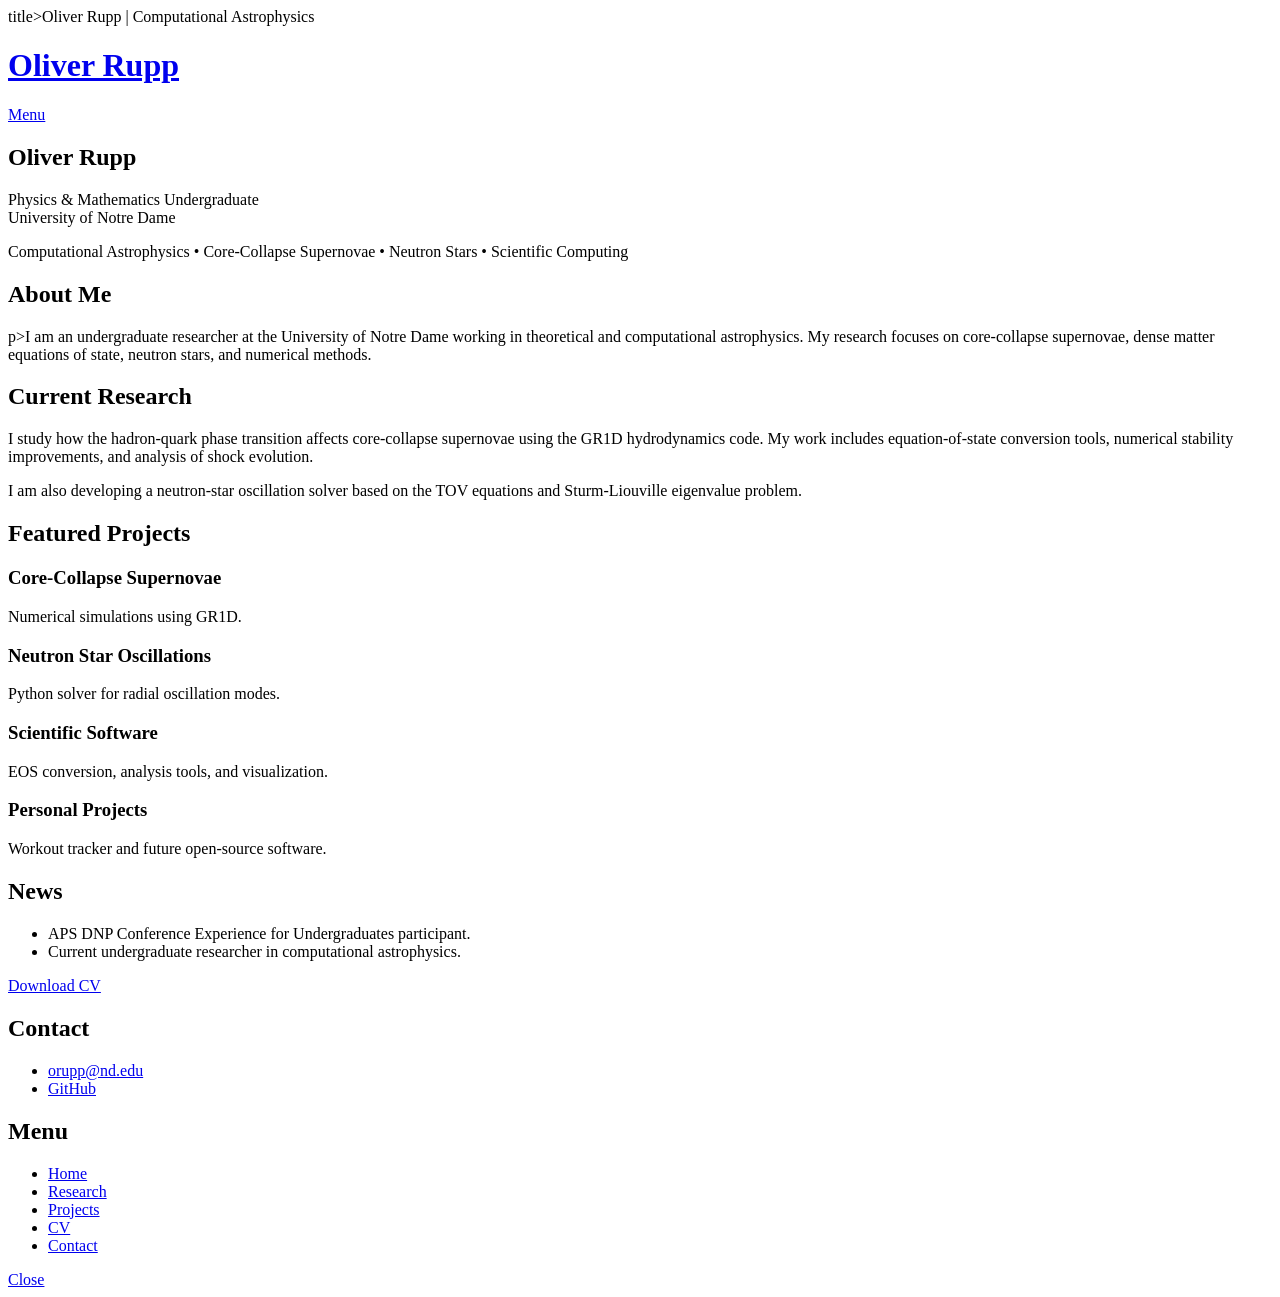
==== commit 1324ba0f: "Added first draft information" ====
--- a/index.html
+++ b/index.html
@@ -1,183 +1,101 @@
-<!DOCTYPE HTML>
-<!--
-	Solid State by HTML5 UP
-	html5up.net | @ajlkn
-	Free for personal and commercial use under the CCA 3.0 license (html5up.net/license)
--->
-<html>
-	<head>
-		<title>Solid State by HTML5 UP</title>
-		<meta charset="utf-8" />
-		<meta name="viewport" content="width=device-width, initial-scale=1, user-scalable=no" />
-		<link rel="stylesheet" href="assets/css/main.css" />
-		<noscript><link rel="stylesheet" href="assets/css/noscript.css" /></noscript>
-	</head>
-	<body class="is-preload">
-
-		<!-- Page Wrapper -->
-			<div id="page-wrapper">
-
-				<!-- Header -->
-					<header id="header" class="alt">
-						<h1><a href="index.html">Solid State</a></h1>
-						<nav>
-							<a href="#menu">Menu</a>
-						</nav>
-					</header>
-
-				<!-- Menu -->
-					<nav id="menu">
-						<div class="inner">
-							<h2>Menu</h2>
-							<ul class="links">
-								<li><a href="index.html">Home</a></li>
-								<li><a href="generic.html">Generic</a></li>
-								<li><a href="elements.html">Elements</a></li>
-								<li><a href="#">Log In</a></li>
-								<li><a href="#">Sign Up</a></li>
-							</ul>
-							<a href="#" class="close">Close</a>
-						</div>
-					</nav>
-
-				<!-- Banner -->
-					<section id="banner">
-						<div class="inner">
-							<div class="logo"><span class="icon fa-gem"></span></div>
-							<h2>Oliver Rupp</h2>
-							<p>I am an undegraduate student at the University of Notre Dame!</p>
-						</div>
-					</section>
-
-				<!-- Wrapper -->
-					<section id="wrapper">
-
-						<!-- One -->
-							<section id="one" class="wrapper spotlight style1">
-								<div class="inner">
-									<a href="#" class="image"><img src="images/pic01.jpg" alt="" /></a>
-									<div class="content">
-										<h2 class="major">Research</h2>
-										<p></p>
-										<a href="#" class="special">Learn more</a>
-									</div>
-								</div>
-							</section>
-
-						<!-- Two -->
-							<section id="two" class="wrapper alt spotlight style2">
-								<div class="inner">
-									<a href="#" class="image"><img src="images/pic02.jpg" alt="" /></a>
-									<div class="content">
-										<h2 class="major">Tempus adipiscing</h2>
-										<p>Lorem ipsum dolor sit amet, etiam lorem adipiscing elit. Cras turpis ante, nullam sit amet turpis non, sollicitudin posuere urna. Mauris id tellus arcu. Nunc vehicula id nulla dignissim dapibus. Nullam ultrices, neque et faucibus viverra, ex nulla cursus.</p>
-										<a href="#" class="special">Learn more</a>
-									</div>
-								</div>
-							</section>
-
-						<!-- Three -->
-							<section id="three" class="wrapper spotlight style3">
-								<div class="inner">
-									<a href="#" class="image"><img src="images/pic03.jpg" alt="" /></a>
-									<div class="content">
-										<h2 class="major">Nullam dignissim</h2>
-										<p>Lorem ipsum dolor sit amet, etiam lorem adipiscing elit. Cras turpis ante, nullam sit amet turpis non, sollicitudin posuere urna. Mauris id tellus arcu. Nunc vehicula id nulla dignissim dapibus. Nullam ultrices, neque et faucibus viverra, ex nulla cursus.</p>
-										<a href="#" class="special">Learn more</a>
-									</div>
-								</div>
-							</section>
-
-						<!-- Four -->
-							<section id="four" class="wrapper alt style1">
-								<div class="inner">
-									<h2 class="major">Vitae phasellus</h2>
-									<p>Cras mattis ante fermentum, malesuada neque vitae, eleifend erat. Phasellus non pulvinar erat. Fusce tincidunt, nisl eget mattis egestas, purus ipsum consequat orci, sit amet lobortis lorem lacus in tellus. Sed ac elementum arcu. Quisque placerat auctor laoreet.</p>
-									<section class="features">
-										<article>
-											<a href="#" class="image"><img src="images/pic04.jpg" alt="" /></a>
-											<h3 class="major">Sed feugiat lorem</h3>
-											<p>Lorem ipsum dolor sit amet, consectetur adipiscing vehicula id nulla dignissim dapibus ultrices.</p>
-											<a href="#" class="special">Learn more</a>
-										</article>
-										<article>
-											<a href="#" class="image"><img src="images/pic05.jpg" alt="" /></a>
-											<h3 class="major">Nisl placerat</h3>
-											<p>Lorem ipsum dolor sit amet, consectetur adipiscing vehicula id nulla dignissim dapibus ultrices.</p>
-											<a href="#" class="special">Learn more</a>
-										</article>
-										<article>
-											<a href="#" class="image"><img src="images/pic06.jpg" alt="" /></a>
-											<h3 class="major">Ante fermentum</h3>
-											<p>Lorem ipsum dolor sit amet, consectetur adipiscing vehicula id nulla dignissim dapibus ultrices.</p>
-											<a href="#" class="special">Learn more</a>
-										</article>
-										<article>
-											<a href="#" class="image"><img src="images/pic07.jpg" alt="" /></a>
-											<h3 class="major">Fusce consequat</h3>
-											<p>Lorem ipsum dolor sit amet, consectetur adipiscing vehicula id nulla dignissim dapibus ultrices.</p>
-											<a href="#" class="special">Learn more</a>
-										</article>
-									</section>
-									<ul class="actions">
-										<li><a href="#" class="button">Browse All</a></li>
-									</ul>
-								</div>
-							</section>
-
-					</section>
-
-				<!-- Footer -->
-					<section id="footer">
-						<div class="inner">
-							<h2 class="major">Get in touch</h2>
-							<p>Feel free to send me an email, or visit my LinkedIn or Github!</p>
-							<form method="post" action="#">
-								<div class="fields">
-									<div class="field">
-										<label for="name">Name</label>
-										<input type="text" name="name" id="name" />
-									</div>
-									<div class="field">
-										<label for="email">Email</label>
-										<input type="email" name="email" id="email" />
-									</div>
-									<div class="field">
-										<label for="message">Message</label>
-										<textarea name="message" id="message" rows="4"></textarea>
-									</div>
-								</div>
-								<ul class="actions">
-									<li><input type="submit" value="Send Message" /></li>
-								</ul>
-							</form>
-							<ul class="contact">
-								<li class="icon solid fa-home">
-									Department of Physics and Astronomy<br />
-									225 Nieuwland Science Hall<br />
-									University of Notre Dame<br />
-									Notre Dame, IN 46556-5670
-								</li>
-								<li class="icon solid fa-phone">(000) 000-0000</li>
-								<li class="icon solid fa-envelope"><a href="#">orupp@nd.edu</a></li>
-								<li class="icon brands fa-facebook-f"><a href="#">facebook.com/untitled-tld</a></li>
-								<li class="icon brands fa-instagram"><a href="#">instagram.com/untitled-tld</a></li>
-							</ul>
-							<ul class="copyright">
-								<li>&copy; Untitled Inc. All rights reserved.</li><li>Design: <a href="http://html5up.net">HTML5 UP</a></li>
-							</ul>
-						</div>
-					</section>
-
-			</div>
-
-		<!-- Scripts -->
-			<script src="assets/js/jquery.min.js"></script>
-			<script src="assets/js/jquery.scrollex.min.js"></script>
-			<script src="assets/js/browser.min.js"></script>
-			<script src="assets/js/breakpoints.min.js"></script>
-			<script src="assets/js/util.js"></script>
-			<script src="assets/js/main.js"></script>
-
-	</body>
+<!DOCTYPE HTML>
+<html>
+	<head>
+		title>Oliver Rupp | Computational Astrophysics</title>
+		<meta charset="utf-8"/><meta name="viewport" content="width=device-width, initial-scale=1"/>
+		<link rel="stylesheet" href="assets/css/main.css"/><noscript><link rel="stylesheet" href="assets/css/noscript.css"/>
+		</noscript>
+	</head>
+
+	<body class="is-preload">
+		<div id="page-wrapper">
+			<header id="header" class="alt">
+				<h1><a href="index.html">Oliver Rupp</a></h1>
+				<nav><a href="#menu">Menu</a></nav>
+			</header>
+			<nav id="menu">
+				<div class="inner">
+					<h2>Menu</h2>
+					<ul class="links">
+						<li><a href="index.html">Home</a></li>
+						<li><a href="research.html">Research</a></li>
+						<li><a href="projects.html">Projects</a></li><li><a href="cv.html">CV</a></li>
+						<li><a href="#footer">Contact</a></li>
+					</ul><a href="#" class="close">Close</a>
+				</div>
+			</nav>
+			<section id="banner">
+				<div class="inner">
+					<div class="logo">
+						<span class="icon fa-star"></span>
+					</div>
+					<h2>Oliver Rupp</h2>
+					<p>Physics & Mathematics Undergraduate<br>University of Notre Dame</p>
+					<p>Computational Astrophysics • Core-Collapse Supernovae • Neutron Stars • Scientific Computing</p>
+				</div>
+			</section>
+			<section id="wrapper">
+			<section class="wrapper spotlight style1">
+				<div class="inner">
+					<div class="content">
+						<h2 class="major">About Me</h2>
+						p>I am an undergraduate researcher at the University of Notre Dame working in theoretical and computational astrophysics. My research focuses on core-collapse supernovae, dense matter equations of state, neutron stars, and numerical methods.</p>
+					</div>
+				</div>
+			</section>
+			<section class="wrapper alt spotlight style2">
+				<div class="inner">
+					<div class="content">
+						<h2 class="major">Current Research</h2>
+						<p>I study how the hadron-quark phase transition affects core-collapse supernovae using the GR1D hydrodynamics code. My work includes equation-of-state conversion tools, numerical stability improvements, and analysis of shock evolution.</p>
+						<p>I am also developing a neutron-star oscillation solver based on the TOV equations and Sturm-Liouville eigenvalue problem.</p>
+					</div>
+				</div>
+			</section>
+			<section class="wrapper alt style1">
+				<div class="inner">
+					<h2 class="major">Featured Projects</h2>
+					<section class="features">
+						<article>
+							<h3 class="major">Core-Collapse Supernovae</h3>
+							<p>Numerical simulations using GR1D.</p>
+						</article>
+						<article>
+							<h3 class="major">Neutron Star Oscillations</h3>
+							<p>Python solver for radial oscillation modes.</p>
+						</article>
+						<article>
+							<h3 class="major">Scientific Software</h3>
+							<p>EOS conversion, analysis tools, and visualization.</p>
+						</article>
+						<article>
+							<h3 class="major">Personal Projects</h3>
+							<p>Workout tracker and future open-source software.</p>
+						</article>
+					</section>
+					<h2 class="major">News</h2>
+					<ul>
+						<li>APS DNP Conference Experience for Undergraduates participant.</li>
+						<li>Current undergraduate researcher in computational astrophysics.</li>
+					</ul>
+					<p><a href="Oliver_Rupp_CV.pdf" class="button">Download CV</a></p>
+				</div>
+			</section>
+			<section id="footer">
+				<div class="inner">
+					<h2 class="major">Contact</h2>
+					<ul class="contact">
+						<li class="icon solid fa-envelope"><a href="mailto:orupp@nd.edu">orupp@nd.edu</a></li>
+						<li class="icon brands fa-github"><a href="https://github.com/oj-rupp">GitHub</a></li>
+					</ul>
+				</div>
+			</section>
+		</div>
+			<script src="assets/js/jquery.min.js"></script>
+			<script src="assets/js/jquery.scrollex.min.js"></script>
+			<script src="assets/js/browser.min.js"></script>
+			<script src="assets/js/breakpoints.min.js"></script>
+			<script src="assets/js/util.js"></script>
+			<script src="assets/js/main.js"></script>
+	</body>
 </html>
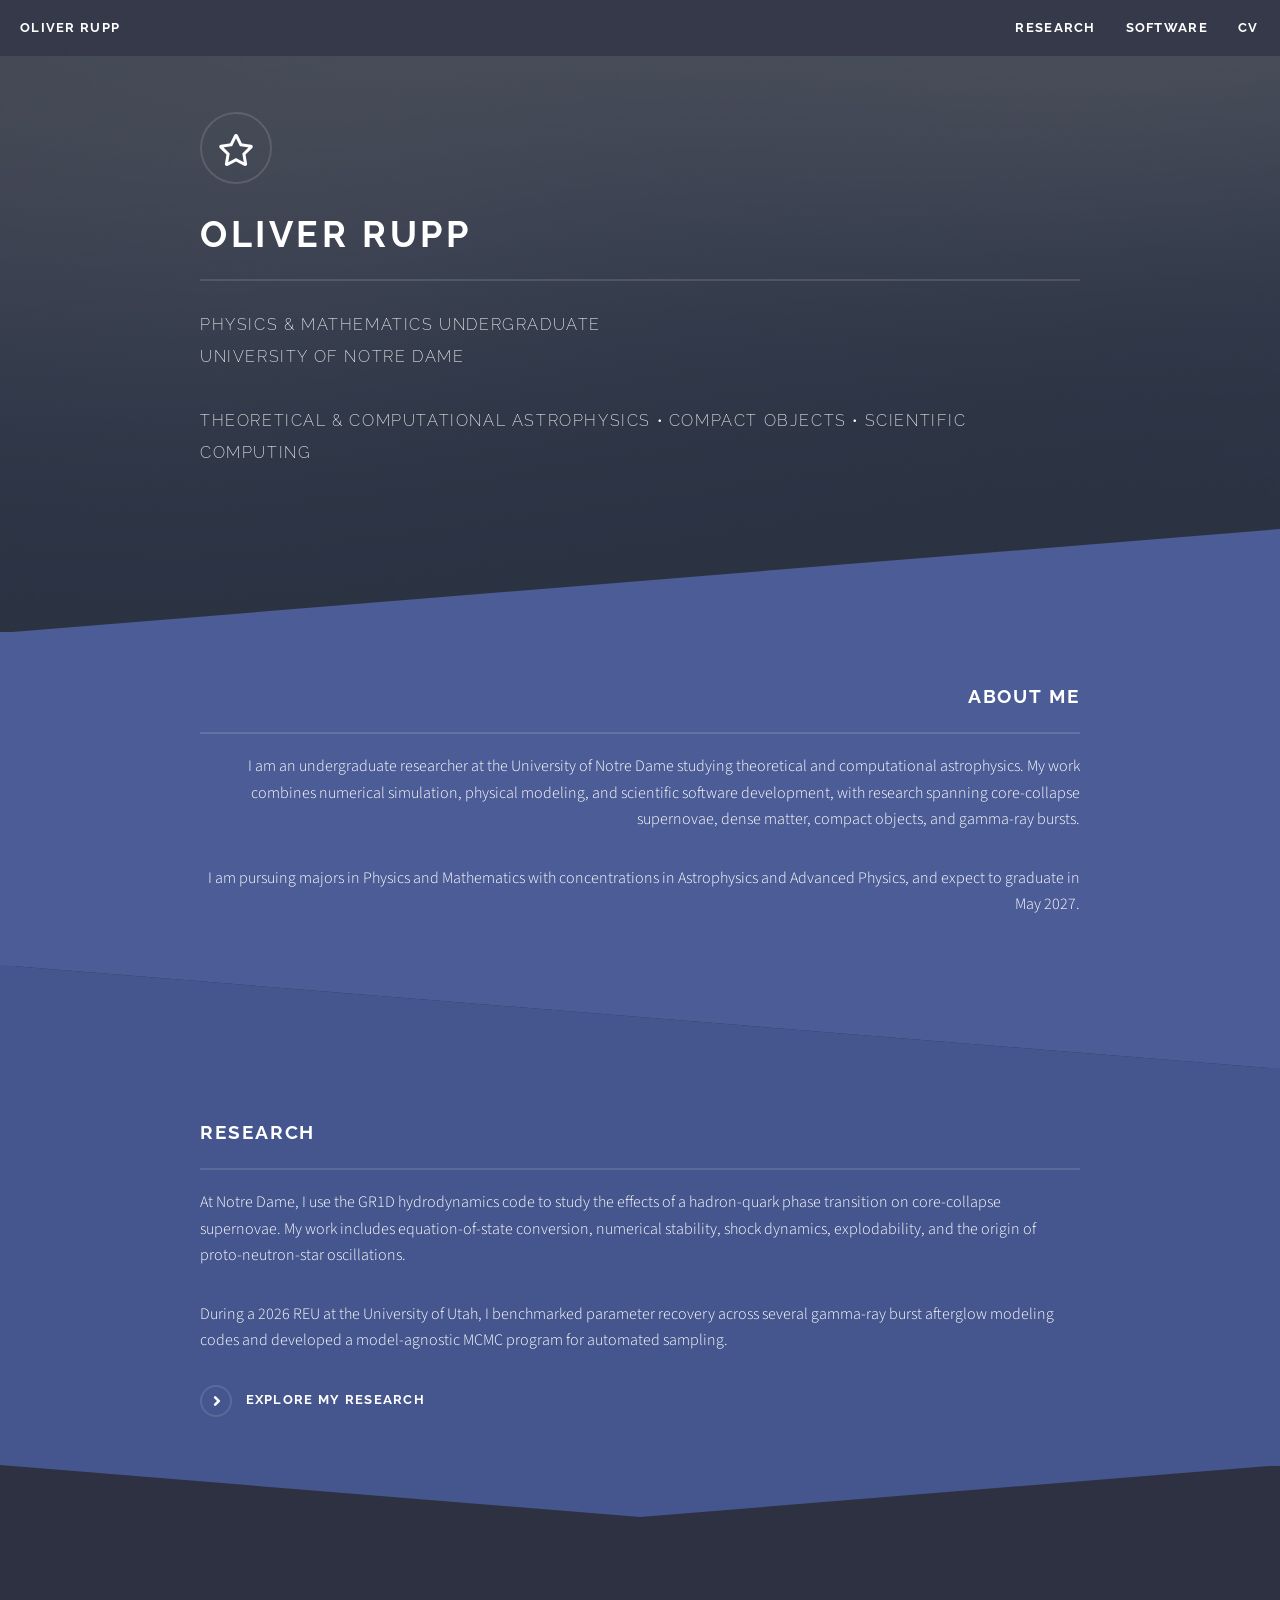
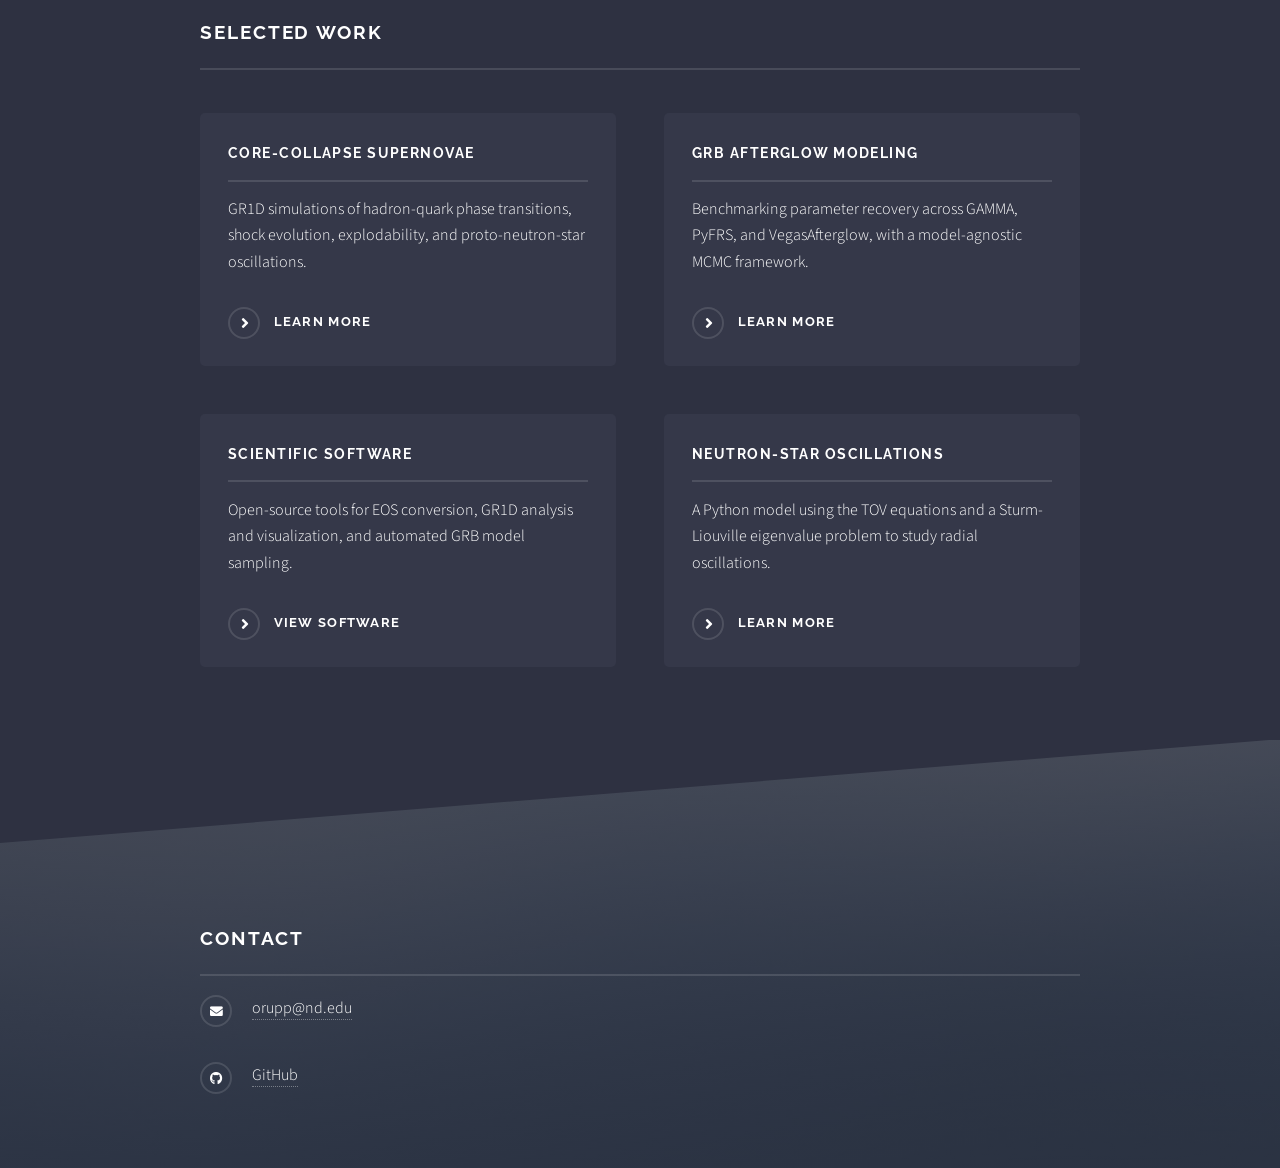
==== commit 3c3b6cf9: "Large overhaul of structure, changed text, added figures and CV" ====
--- a/index.html
+++ b/index.html
@@ -1,101 +1,135 @@
 <!DOCTYPE HTML>
-<html>
-	<head>
-		title>Oliver Rupp | Computational Astrophysics</title>
-		<meta charset="utf-8"/><meta name="viewport" content="width=device-width, initial-scale=1"/>
-		<link rel="stylesheet" href="assets/css/main.css"/><noscript><link rel="stylesheet" href="assets/css/noscript.css"/>
-		</noscript>
-	</head>
+<html lang="en">
+<head>
+    <title>Oliver Rupp | Theoretical & Computational Astrophysics</title>
+    <meta charset="utf-8">
+    <meta name="viewport" content="width=device-width, initial-scale=1">
+    <link rel="stylesheet" href="assets/css/main.css">
+    <link rel="stylesheet" href="assets/css/custom.css">
+    <noscript><link rel="stylesheet" href="assets/css/noscript.css"></noscript>
+</head>
+<body class="is-preload">
+<div id="page-wrapper">
 
-	<body class="is-preload">
-		<div id="page-wrapper">
-			<header id="header" class="alt">
-				<h1><a href="index.html">Oliver Rupp</a></h1>
-				<nav><a href="#menu">Menu</a></nav>
-			</header>
-			<nav id="menu">
-				<div class="inner">
-					<h2>Menu</h2>
-					<ul class="links">
-						<li><a href="index.html">Home</a></li>
-						<li><a href="research.html">Research</a></li>
-						<li><a href="projects.html">Projects</a></li><li><a href="cv.html">CV</a></li>
-						<li><a href="#footer">Contact</a></li>
-					</ul><a href="#" class="close">Close</a>
-				</div>
-			</nav>
-			<section id="banner">
-				<div class="inner">
-					<div class="logo">
-						<span class="icon fa-star"></span>
-					</div>
-					<h2>Oliver Rupp</h2>
-					<p>Physics & Mathematics Undergraduate<br>University of Notre Dame</p>
-					<p>Computational Astrophysics • Core-Collapse Supernovae • Neutron Stars • Scientific Computing</p>
-				</div>
-			</section>
-			<section id="wrapper">
-			<section class="wrapper spotlight style1">
-				<div class="inner">
-					<div class="content">
-						<h2 class="major">About Me</h2>
-						p>I am an undergraduate researcher at the University of Notre Dame working in theoretical and computational astrophysics. My research focuses on core-collapse supernovae, dense matter equations of state, neutron stars, and numerical methods.</p>
-					</div>
-				</div>
-			</section>
-			<section class="wrapper alt spotlight style2">
-				<div class="inner">
-					<div class="content">
-						<h2 class="major">Current Research</h2>
-						<p>I study how the hadron-quark phase transition affects core-collapse supernovae using the GR1D hydrodynamics code. My work includes equation-of-state conversion tools, numerical stability improvements, and analysis of shock evolution.</p>
-						<p>I am also developing a neutron-star oscillation solver based on the TOV equations and Sturm-Liouville eigenvalue problem.</p>
-					</div>
-				</div>
-			</section>
-			<section class="wrapper alt style1">
-				<div class="inner">
-					<h2 class="major">Featured Projects</h2>
-					<section class="features">
-						<article>
-							<h3 class="major">Core-Collapse Supernovae</h3>
-							<p>Numerical simulations using GR1D.</p>
-						</article>
-						<article>
-							<h3 class="major">Neutron Star Oscillations</h3>
-							<p>Python solver for radial oscillation modes.</p>
-						</article>
-						<article>
-							<h3 class="major">Scientific Software</h3>
-							<p>EOS conversion, analysis tools, and visualization.</p>
-						</article>
-						<article>
-							<h3 class="major">Personal Projects</h3>
-							<p>Workout tracker and future open-source software.</p>
-						</article>
-					</section>
-					<h2 class="major">News</h2>
-					<ul>
-						<li>APS DNP Conference Experience for Undergraduates participant.</li>
-						<li>Current undergraduate researcher in computational astrophysics.</li>
-					</ul>
-					<p><a href="Oliver_Rupp_CV.pdf" class="button">Download CV</a></p>
-				</div>
-			</section>
-			<section id="footer">
-				<div class="inner">
-					<h2 class="major">Contact</h2>
-					<ul class="contact">
-						<li class="icon solid fa-envelope"><a href="mailto:orupp@nd.edu">orupp@nd.edu</a></li>
-						<li class="icon brands fa-github"><a href="https://github.com/oj-rupp">GitHub</a></li>
-					</ul>
-				</div>
-			</section>
-		</div>
-			<script src="assets/js/jquery.min.js"></script>
-			<script src="assets/js/jquery.scrollex.min.js"></script>
-			<script src="assets/js/browser.min.js"></script>
-			<script src="assets/js/breakpoints.min.js"></script>
-			<script src="assets/js/util.js"></script>
-			<script src="assets/js/main.js"></script>
-	</body>
+<header id="header" class="site-header">
+    <h1><a href="index.html">Oliver Rupp</a></h1>
+    <nav class="desktop-nav" aria-label="Main navigation">
+        <a href="research.html">Research</a>
+        <a href="software.html">Software</a>
+        <a href="docs/Oliver_Rupp_CV.pdf" target="_blank" rel="noopener noreferrer">CV</a>
+    </nav>
+    <a href="#menu" class="mobile-menu-link">Menu</a>
+</header>
+
+<nav id="menu">
+    <div class="inner">
+        <h2>Menu</h2>
+        <ul class="links">
+            <li><a href="index.html">Home</a></li>
+            <li><a href="research.html">Research</a></li>
+            <li><a href="software.html">Software</a></li>
+            <li><a href="docs/Oliver_Rupp_CV.pdf" target="_blank" rel="noopener noreferrer">CV</a></li>
+            <li><a href="#footer">Contact</a></li>
+        </ul>
+        <a href="#" class="close">Close</a>
+    </div>
+</nav>
+
+<section id="banner">
+    <div class="inner">
+        <div class="logo"><span class="icon fa-star"></span></div>
+        <h2>Oliver Rupp</h2>
+        <p>Physics &amp; Mathematics Undergraduate<br>University of Notre Dame</p>
+        <p>Theoretical &amp; Computational Astrophysics &bull; Compact Objects &bull; Scientific Computing</p>
+    </div>
+</section>
+
+<section id="wrapper">
+
+<section class="wrapper spotlight style1">
+    <div class="inner">
+        <div class="content">
+            <h2 class="major">About Me</h2>
+            <p>
+                I am an undergraduate researcher at the University of Notre Dame studying
+                theoretical and computational astrophysics. My work combines numerical
+                simulation, physical modeling, and scientific software development, with
+                research spanning core-collapse supernovae, dense matter, compact objects,
+                and gamma-ray bursts.
+            </p>
+            <p>
+                I am pursuing majors in Physics and Mathematics with concentrations in
+                Astrophysics and Advanced Physics, and expect to graduate in May 2027.
+            </p>
+        </div>
+    </div>
+</section>
+
+<section class="wrapper alt spotlight style2">
+    <div class="inner">
+        <div class="content">
+            <h2 class="major">Research</h2>
+            <p>
+                At Notre Dame, I use the GR1D hydrodynamics code to study the effects of a
+                hadron-quark phase transition on core-collapse supernovae. My work includes
+                equation-of-state conversion, numerical stability, shock dynamics,
+                explodability, and the origin of proto-neutron-star oscillations.
+            </p>
+            <p>
+                During a 2026 REU at the University of Utah, I benchmarked parameter recovery
+                across several gamma-ray burst afterglow modeling codes and developed a
+                model-agnostic MCMC program for automated sampling.
+            </p>
+            <p><a href="research.html" class="special">Explore my research</a></p>
+        </div>
+    </div>
+</section>
+
+<section class="wrapper alt style1">
+    <div class="inner">
+        <h2 class="major">Selected Work</h2>
+        <section class="features">
+            <article>
+                <h3 class="major">Core-Collapse Supernovae</h3>
+                <p>GR1D simulations of hadron-quark phase transitions, shock evolution, explodability, and proto-neutron-star oscillations.</p>
+                <a href="research.html#ccsn" class="special">Learn more</a>
+            </article>
+            <article>
+                <h3 class="major">GRB Afterglow Modeling</h3>
+                <p>Benchmarking parameter recovery across GAMMA, PyFRS, and VegasAfterglow, with a model-agnostic MCMC framework.</p>
+                <a href="research.html#grb" class="special">Learn more</a>
+            </article>
+            <article>
+                <h3 class="major">Scientific Software</h3>
+                <p>Open-source tools for EOS conversion, GR1D analysis and visualization, and automated GRB model sampling.</p>
+                <a href="software.html" class="special">View software</a>
+            </article>
+            <article>
+                <h3 class="major">Neutron-Star Oscillations</h3>
+                <p>A Python model using the TOV equations and a Sturm-Liouville eigenvalue problem to study radial oscillations.</p>
+                <a href="research.html#oscillations" class="special">Learn more</a>
+            </article>
+        </section>
+    </div>
+</section>
+
+<section id="footer">
+    <div class="inner">
+        <h2 class="major">Contact</h2>
+        <ul class="contact">
+            <li class="icon solid fa-envelope"><a href="mailto:orupp@nd.edu">orupp@nd.edu</a></li>
+            <li class="icon brands fa-github"><a href="https://github.com/oj-rupp" target="_blank" rel="noopener noreferrer">GitHub</a></li>
+        </ul>
+    </div>
+</section>
+
+</div>
+<script src="assets/js/jquery.min.js"></script>
+<script src="assets/js/jquery.scrollex.min.js"></script>
+<script src="assets/js/browser.min.js"></script>
+<script src="assets/js/breakpoints.min.js"></script>
+<script src="assets/js/util.js"></script>
+<script src="assets/js/main.js"></script>
+<script src="assets/js/site.js"></script>
+</body>
 </html>
--- a/assets/css/main.css
+++ b/assets/css/main.css
@@ -1,10 +1,10 @@
 @import url(fontawesome-all.min.css);
 @import url("https://fonts.googleapis.com/css?family=Raleway:200,700|Source+Sans+Pro:300,600,300italic,600italic");
 
-/*
-	Solid State by HTML5 UP
-	html5up.net | @ajlkn
-	Free for personal and commercial use under the CCA 3.0 license (html5up.net/license)
+/*
+	Solid State by HTML5 UP
+	html5up.net | @ajlkn
+	Free for personal and commercial use under the CCA 3.0 license (html5up.net/license)
 */
 
 html, body, div, span, applet, object,
@@ -101,11 +101,11 @@
 	body {
 		background-color: #2e3141;
 		background-image: linear-gradient(to top, rgba(46, 49, 65, 0.8), rgba(46, 49, 65, 0.8)), url("../../images/bg.jpg");
-		background-size: auto,+		background-size: auto,
  cover;
-		background-attachment: fixed,+		background-attachment: fixed,
  fixed;
-		background-position: center,+		background-position: center,
  center;
 	}
 
@@ -3467,9 +3467,9 @@
 				padding: 7em 0 8.25em 0 ;
 				background-color: #2e3141;
 				background-image: linear-gradient(to top, rgba(46, 49, 65, 0.8), rgba(46, 49, 65, 0.8)), url("../../images/bg.jpg");
-				background-size: auto,+				background-size: auto,
  cover;
-				background-position: center,+				background-position: center,
  center;
 				margin-bottom: -6.5em;
 			}
@@ -3579,9 +3579,9 @@
 			padding: 9em 0 6.25em 0 ;
 			background-color: #2e3141;
 			background-image: linear-gradient(to top, rgba(46, 49, 65, 0.8), rgba(46, 49, 65, 0.8)), url("../../images/bg.jpg");
-			background-size: auto,+			background-size: auto,
  cover;
-			background-position: center,+			background-position: center,
  0% 30%;
 			margin-bottom: -6.5em;
 		}
@@ -3592,9 +3592,9 @@
 
 		#wrapper > header {
 			padding: 11em 3em 7.375em 3em ;
-			background-size: auto,+			background-size: auto,
  cover;
-			background-position: center,+			background-position: center,
  0% 0%;
 			margin-bottom: -4.75em;
 		}
@@ -3609,7 +3609,7 @@
 
 		#wrapper > header {
 			padding: 6.5em 2em 3em 2em ;
-			background-size: auto,+			background-size: auto,
  125%;
 			margin-bottom: -2.5em;
 		}
@@ -4072,9 +4072,9 @@
 		#footer {
 			background-color: #2e3141;
 			background-image: linear-gradient(to top, rgba(46, 49, 65, 0.8), rgba(46, 49, 65, 0.8)), url("../../images/bg.jpg");
-			background-size: auto,+			background-size: auto,
  cover;
-			background-position: center,+			background-position: center,
  center;
 			margin-top: -6.5em;
 			padding-top: 6.5em;
@@ -4153,4 +4153,139 @@
 			padding: 2em 1.5em 0.1em 1.5em ;
 		}
 
-	}+	}
+
+/* New adjustments */
+
+/* Hide the text version of the mobile menu and use the hamburger icon. */
+#header.site-header .mobile-menu-link {
+	display: none !important;
+	position: relative;
+	width: 3.5em;
+	height: 3.5em;
+	padding: 0 !important;
+	border: 0 !important;
+	font-size: 0 !important;
+	line-height: 1;
+	text-indent: -9999px;
+}
+
+#header.site-header .mobile-menu-link::before {
+	content: "";
+	position: absolute;
+	top: 50%;
+	right: 0.75em;
+	width: 1.35em;
+	height: 2px;
+	background: currentColor;
+	box-shadow: 0 -0.42em currentColor, 0 0.42em currentColor;
+}
+
+/* Keep page titles clear of the fixed header and give the subtitle more presence. */
+.page-title {
+	position: relative;
+	margin-top: 3.5em !important;
+	padding: 6.5em 0 5em 0 !important;
+}
+
+.page-title .inner {
+	position: relative;
+}
+
+.page-title h2 {
+	font-size: 2.1em !important;
+	margin-bottom: 0.8em !important;
+	padding-left: 2em;
+}
+
+.page-title p {
+	font-size: 1.2em !important;
+	line-height: 1.6 !important;
+	letter-spacing: 0.02em !important;
+	padding-left: 2em;
+	max-width: 48em;
+}
+
+.software-number {
+	font-size: 2.5em;
+	font-weight: 550;
+	line-height: 2;
+}
+
+.software-content {
+	margin-bottom: 2em;
+}
+
+.figure-grid {
+    display: grid;
+    grid-template-columns: repeat(2, 1fr);
+    gap: 1em;
+}
+
+.figure-grid figure img,
+.figure-grid figure video {
+    width: 100%;
+    height: auto;
+}
+
+figure img,
+figure video {
+    width: 70%;
+    height: auto;
+    display: block;
+    margin: 0 auto;
+	margin-bottom: 1em;
+	outline: 3px solid #070707;
+}
+
+figure {
+	margin-bottom: 2em;
+}
+
+.figure-grid-grb {
+    display: grid;
+    grid-template-columns: repeat(3, 1fr);
+    gap: 1em;
+	margin-bottom: 2em;
+}
+
+.figure-grid-grb figure {
+    margin: 0;
+}
+
+.figure-grid-grb figure img {
+    width: 100%;
+    height: auto;
+    display: block;
+    margin: 0;
+    outline: 3px solid #070707;
+}
+
+@media screen and (max-width: 980px) {
+	#header.site-header .mobile-menu-link {
+		display: inline-block !important;
+	}
+}
+
+@media screen and (max-width: 736px) {
+	.page-title {
+		margin-top: 2.75em !important;
+		padding: 4.5em 0 3.5em 0 !important;
+	}
+
+	.page-title h2 {
+		font-size: 1.6em !important;
+	}
+
+	.page-title p {
+		font-size: 1em !important;
+		line-height: 1.5 !important;
+	}
+
+}
+
+@media screen and (max-width: 736px) {
+    .figure-grid {
+        grid-template-columns: 1fr;
+    }
+}
